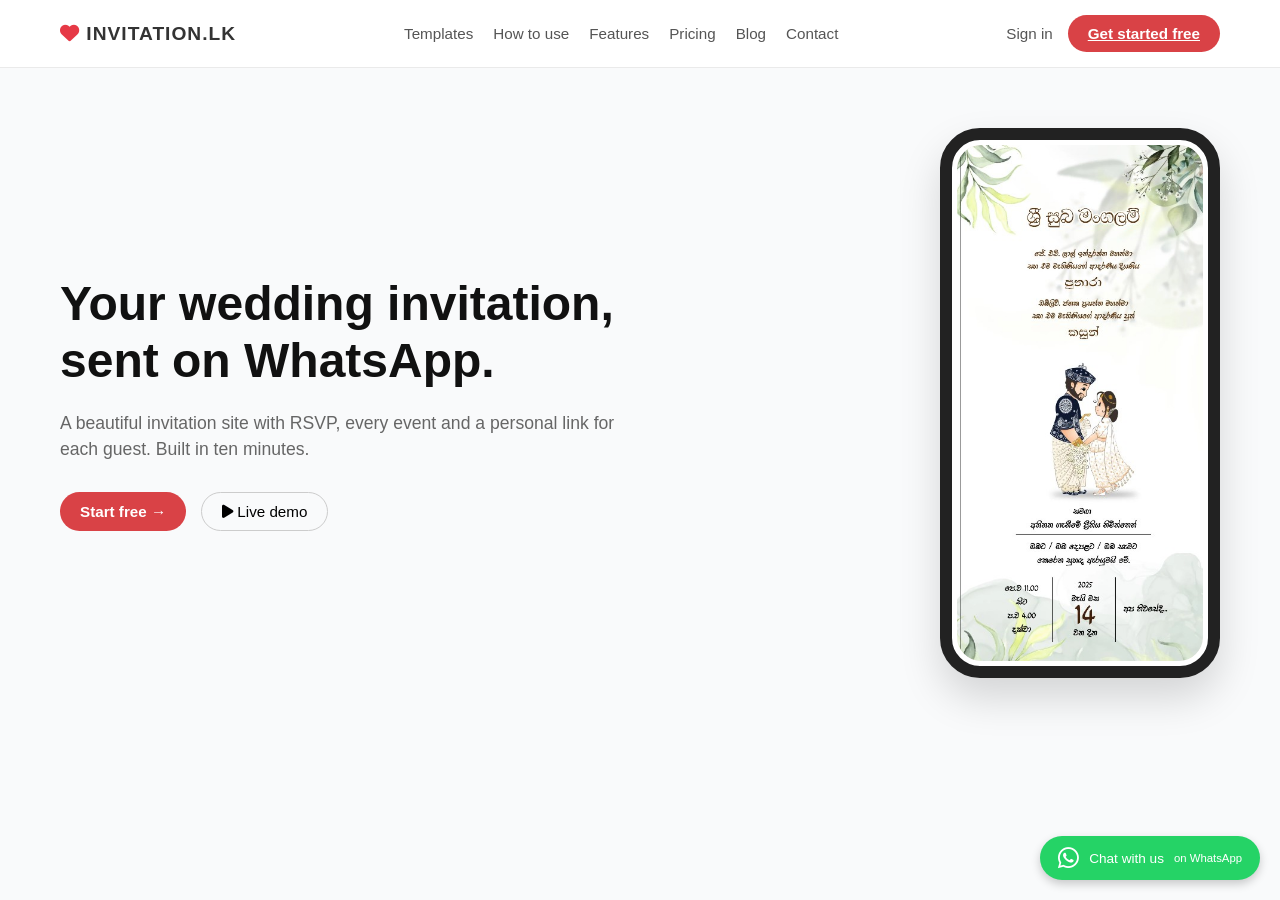
==== index.html @ ef2f09d0 "Add files via upload" ====
<!DOCTYPE html>
<html lang="en">
<head>
    <meta charset="UTF-8">
    <meta name="viewport" content="width=device-width, initial-scale=1.0">
    <title>INVITATION.LK - Digital Wedding Invitations</title>
    <link rel="stylesheet" href="style.css">
    <!-- Icons සඳහා FontAwesome Link එක -->
    <link rel="stylesheet" href="https://cdnjs.cloudflare.com/ajax/libs/font-awesome/6.0.0/css/all.min.css">
</head>
<body>

    <!-- Header / Navigation Bar එක -->
    <header>
        <div class="nav-container">
            <div class="logo">
                <i class="fa-solid fa-heart" style="color: #e63946;"></i> <span>INVITATION.LK</span>
            </div>
            <nav>
                <ul>
                    <li><a href="#templates">Templates</a></li>
                    <li><a href="#how-to-use">How to use</a></li>
                    <li><a href="#features">Features</a></li>
                    <li><a href="#pricing">Pricing</a></li>
                    <li><a href="#blog">Blog</a></li>
                    <li><a href="#contact">Contact</a></li>
                </ul>
            </nav>
            <div class="nav-buttons">
                <a href="#" class="btn-signin">Sign in</a>
                <a href="#" class="btn-primary">Get started free</a>
            </div>
        </div>
    </header>

    <!-- Hero Section එක (මුල් පිටුවේ ප්‍රධාන කොටස) -->
    <section class="hero">
        <div class="hero-content">
            <h1>Your wedding invitation, sent on WhatsApp.</h1>
            <p>A beautiful invitation site with RSVP, every event and a personal link for each guest. Built in ten minutes.</p>
            <div class="hero-btns">
                <button class="btn-primary">Start free &rarr;</button>
                <button class="btn-secondary"><i class="fa-solid fa-play"></i> Live demo</button>
            </div>
        </div>
        
        <!-- Phone Mockup සහ ඇතුළට මඟුල් කාඩ් එක Image එකක් ලෙස එකතු කළ තැන -->
        <div class="hero-image">
            <div class="phone-mockup">
                <div class="screen">
                    <!-- මෙහි src="card.jpg" යනු ඔබගේ මඟුල් කාඩ් පතේ නමය. (ඔබේ image එකේ නම මෙයට දෙන්න, නැතහොත් image එක index.html ඇති folder එකටම දමන්න) -->
                    <img src="card.jpg" alt="Wedding Invitation Card" class="card-img-full">
                </div>
            </div>
        </div>
    </section>

    <!-- WhatsApp Floating Button එක -->
    <a href="https://wa.me/94718881888" class="whatsapp-float" target="_blank">
        <i class="fa-brands fa-whatsapp"></i> Chat with us <br><small>on WhatsApp</small>
    </a>

    <script src="script.js"></script>
</body>
</html>
---- style.css ----
/* සියලුම මූලික සැකසුම් (Reset) */
* {
    margin: 0;
    padding: 0;
    box-sizing: border-box;
    font-family: 'Segoe UI', Tahoma, Geneva, Verdana, sans-serif;
}

body {
    background-color: #f9fafb;
    color: #333;
}

/* Header & Navigation Design */
header {
    background: #ffffff;
    border-bottom: 1px solid #eaeaea;
    position: sticky;
    top: 0;
    z-index: 100;
}

.nav-container {
    display: flex;
    justify-content: space-between;
    align-items: center;
    max-width: 1200px;
    margin: 0 auto;
    padding: 15px 20px;
}

.logo {
    font-size: 1.2rem;
    font-weight: bold;
    letter-spacing: 1px;
}

nav ul {
    display: flex;
    list-style: none;
    gap: 20px;
}

nav ul li a {
    text-decoration: none;
    color: #555;
    font-size: 0.95rem;
    transition: color 0.3s;
}

nav ul li a:hover {
    color: #e63946;
}

.nav-buttons {
    display: flex;
    align-items: center;
    gap: 15px;
}

.btn-signin {
    text-decoration: none;
    color: #555;
    font-size: 0.95rem;
}

.btn-primary {
    background-color: #d94246;
    color: white;
    border: none;
    padding: 10px 20px;
    border-radius: 25px;
    cursor: pointer;
    font-size: 0.95rem;
    font-weight: bold;
    transition: background 0.3s;
}

.btn-primary:hover {
    background-color: #b83236;
}

/* Hero Section Styling */
.hero {
    display: flex;
    max-width: 1200px;
    margin: 40px auto;
    padding: 20px;
    align-items: center;
    justify-content: space-between;
}

.hero-content {
    max-width: 50%;
}

.hero-content h1 {
    font-size: 3rem;
    line-height: 1.2;
    margin-bottom: 20px;
    color: #111;
}

.hero-content p {
    font-size: 1.1rem;
    color: #666;
    margin-bottom: 30px;
    line-height: 1.5;
}

.hero-btns {
    display: flex;
    gap: 15px;
}

.btn-secondary {
    background: transparent;
    border: 1px solid #ccc;
    padding: 10px 20px;
    border-radius: 25px;
    cursor: pointer;
    font-size: 0.95rem;
}

/* Phone Mockup Design */
.phone-mockup {
    width: 280px;
    height: 550px;
    border: 12px solid #222;
    border-radius: 40px;
    background: #fff;
    box-shadow: 0 20px 40px rgba(0,0,0,0.15);
    display: flex;
    justify-content: center;
    align-items: center;
    padding: 5px;
}

.screen {
    width: 100%;
    height: 100%;
    background-color: #f4eee8;
    border-radius: 24px;
    overflow: hidden;
    display: flex;
    justify-content: center;
    align-items: center;
}

/* මඟුල් කාඩ් පත Phone screen එක ඇතුළට හරියටම පෙන්වීමට */
.card-img-full {
    width: 100%;
    height: 100%;
    object-fit: cover;
    border-radius: 24px;
}

/* WhatsApp Floating Button Styling */
.whatsapp-float {
    position: fixed;
    bottom: 20px;
    right: 20px;
    background-color: #25d366;
    color: white;
    padding: 10px 18px;
    border-radius: 30px;
    text-decoration: none;
    font-size: 0.85rem;
    box-shadow: 0 4px 10px rgba(0,0,0,0.2);
    display: flex;
    align-items: center;
    gap: 10px;
    z-index: 1000;
}

.whatsapp-float i {
    font-size: 1.5rem;
}
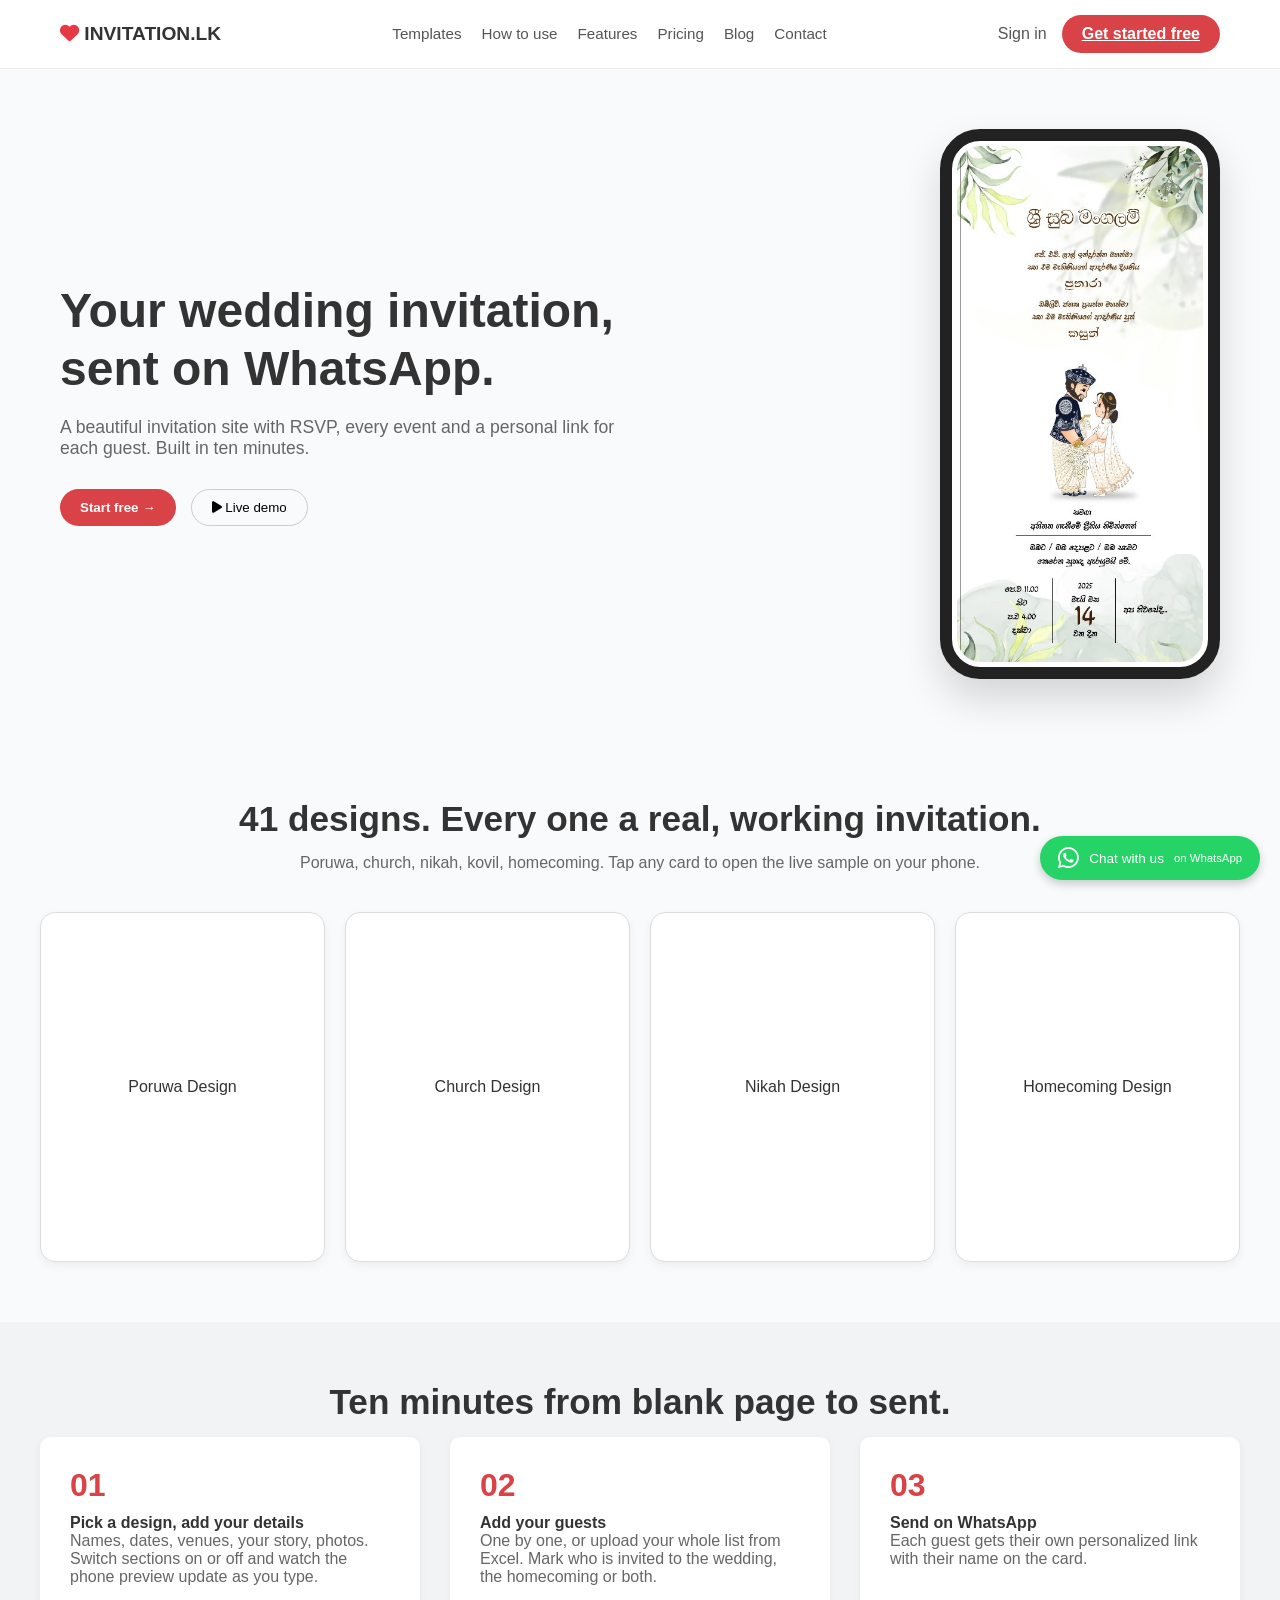
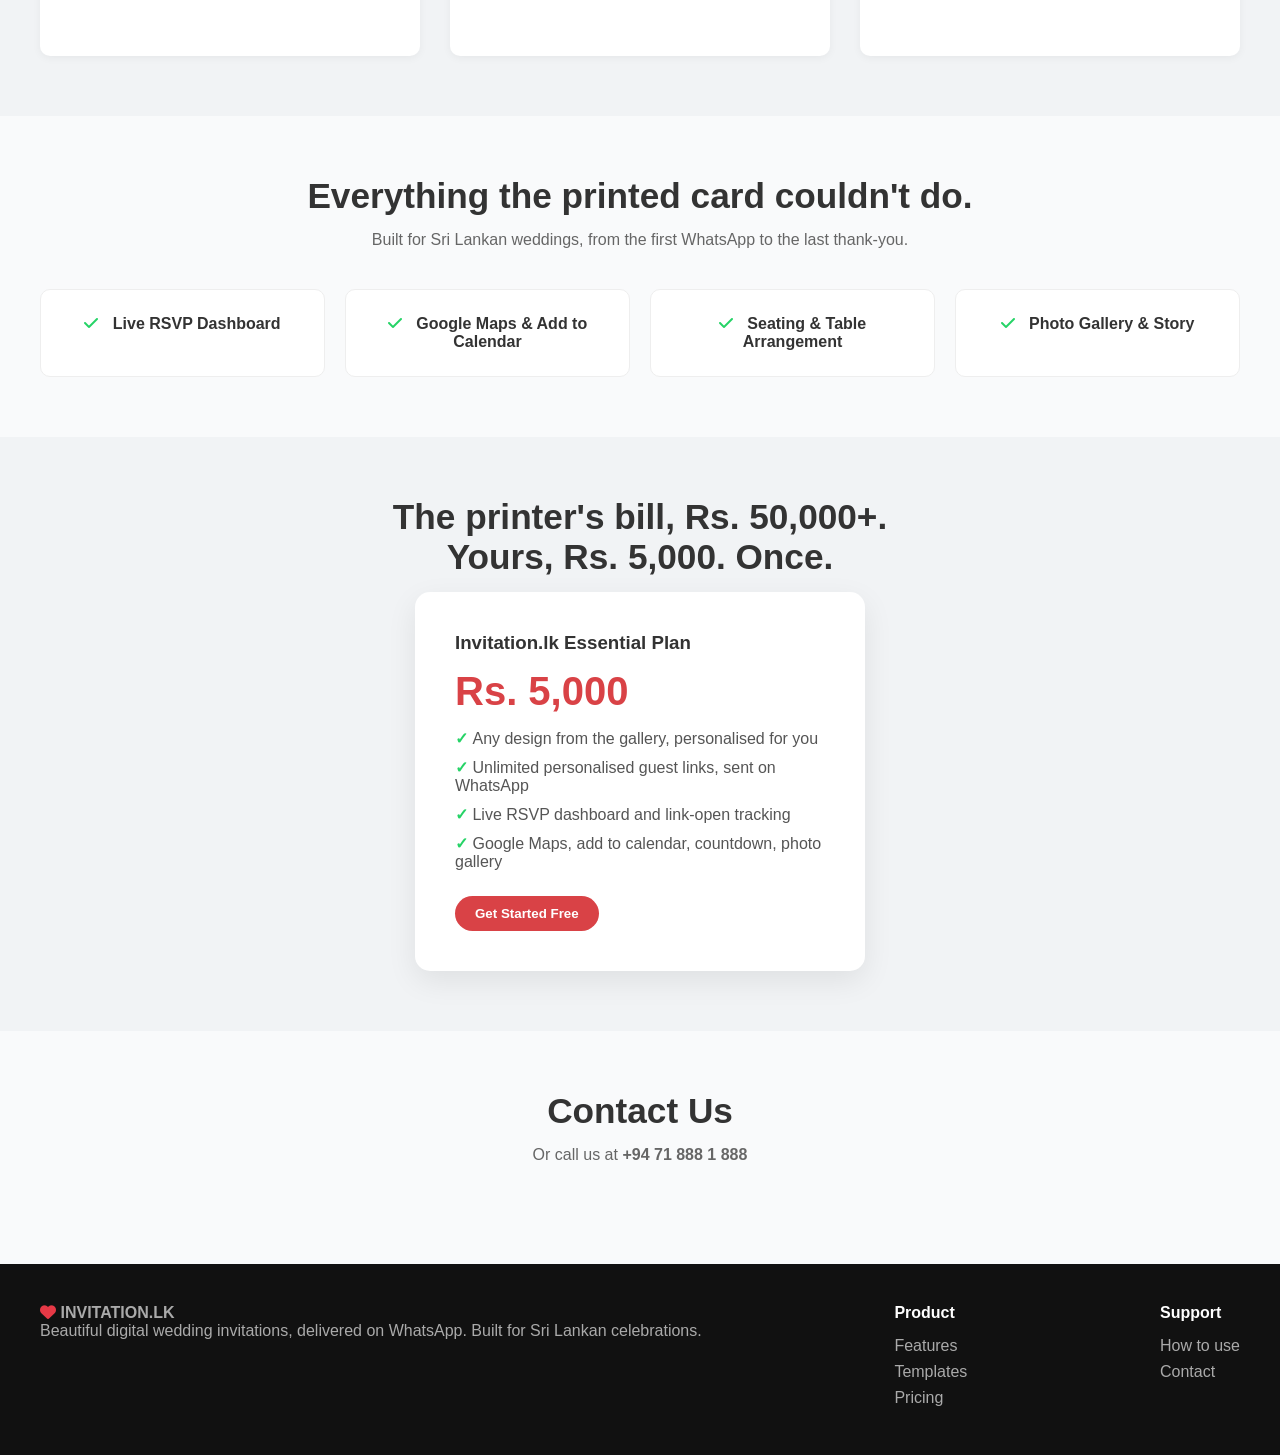
==== commit 3858ff58: "Add files via upload" ====
--- a/index.html
+++ b/index.html
@@ -3,14 +3,13 @@
 <head>
     <meta charset="UTF-8">
     <meta name="viewport" content="width=device-width, initial-scale=1.0">
-    <title>INVITATION.LK - Digital Wedding Invitations</title>
+    <title>INVITATION.LK - Digital Wedding Invitations in Sri Lanka</title>
     <link rel="stylesheet" href="style.css">
-    <!-- Icons සඳහා FontAwesome Link එක -->
     <link rel="stylesheet" href="https://cdnjs.cloudflare.com/ajax/libs/font-awesome/6.0.0/css/all.min.css">
 </head>
 <body>
 
-    <!-- Header / Navigation Bar එක -->
+    <!-- Header / Navigation Bar -->
     <header>
         <div class="nav-container">
             <div class="logo">
@@ -33,7 +32,7 @@
         </div>
     </header>
 
-    <!-- Hero Section එක (මුල් පිටුවේ ප්‍රධාන කොටස) -->
+    <!-- Hero Section -->
     <section class="hero">
         <div class="hero-content">
             <h1>Your wedding invitation, sent on WhatsApp.</h1>
@@ -43,19 +42,127 @@
                 <button class="btn-secondary"><i class="fa-solid fa-play"></i> Live demo</button>
             </div>
         </div>
-        
-        <!-- Phone Mockup සහ ඇතුළට මඟුල් කාඩ් එක Image එකක් ලෙස එකතු කළ තැන -->
         <div class="hero-image">
             <div class="phone-mockup">
                 <div class="screen">
-                    <!-- මෙහි src="card.jpg" යනු ඔබගේ මඟුල් කාඩ් පතේ නමය. (ඔබේ image එකේ නම මෙයට දෙන්න, නැතහොත් image එක index.html ඇති folder එකටම දමන්න) -->
                     <img src="card.jpg" alt="Wedding Invitation Card" class="card-img-full">
                 </div>
             </div>
         </div>
     </section>
 
-    <!-- WhatsApp Floating Button එක -->
+    <!-- Templates Section (Anith Page/Section) -->
+    <section id="templates" class="section-padding">
+        <div class="container">
+            <h2>41 designs. Every one a real, working invitation.</h2>
+            <p>Poruwa, church, nikah, kovil, homecoming. Tap any card to open the live sample on your phone.</p>
+            <div class="templates-grid">
+                <div class="template-card">
+                    <div class="t-mockup">Poruwa Design</div>
+                </div>
+                <div class="template-card">
+                    <div class="t-mockup">Church Design</div>
+                </div>
+                <div class="template-card">
+                    <div class="t-mockup">Nikah Design</div>
+                </div>
+                <div class="template-card">
+                    <div class="t-mockup">Homecoming Design</div>
+                </div>
+            </div>
+        </div>
+    </section>
+
+    <!-- How to use Section -->
+    <section id="how-to-use" class="section-padding bg-light">
+        <div class="container">
+            <h2>Ten minutes from blank page to sent.</h2>
+            <div class="steps-grid">
+                <div class="step-item">
+                    <h3>01</h3>
+                    <h4>Pick a design, add your details</h4>
+                    <p>Names, dates, venues, your story, photos. Switch sections on or off and watch the phone preview update as you type.</p>
+                </div>
+                <div class="step-item">
+                    <h3>02</h3>
+                    <h4>Add your guests</h4>
+                    <p>One by one, or upload your whole list from Excel. Mark who is invited to the wedding, the homecoming or both.</p>
+                </div>
+                <div class="step-item">
+                    <h3>03</h3>
+                    <h4>Send on WhatsApp</h4>
+                    <p>Each guest gets their own personalized link with their name on the card.</p>
+                </div>
+            </div>
+        </div>
+    </section>
+
+    <!-- Features Section -->
+    <section id="features" class="section-padding">
+        <div class="container">
+            <h2>Everything the printed card couldn't do.</h2>
+            <p>Built for Sri Lankan weddings, from the first WhatsApp to the last thank-you.</p>
+            <div class="features-grid">
+                <div class="feature-box"><i class="fa-solid fa-check"></i> Live RSVP Dashboard</div>
+                <div class="feature-box"><i class="fa-solid fa-check"></i> Google Maps & Add to Calendar</div>
+                <div class="feature-box"><i class="fa-solid fa-check"></i> Seating & Table Arrangement</div>
+                <div class="feature-box"><i class="fa-solid fa-check"></i> Photo Gallery & Story</div>
+            </div>
+        </div>
+    </section>
+
+    <!-- Pricing Section -->
+    <section id="pricing" class="section-padding bg-light">
+        <div class="container">
+            <h2>The printer's bill, Rs. 50,000+. <br>Yours, Rs. 5,000. Once.</h2>
+            <div class="pricing-card">
+                <h3>Invitation.lk Essential Plan</h3>
+                <p class="price">Rs. 5,000</p>
+                <ul>
+                    <li>Any design from the gallery, personalised for you</li>
+                    <li>Unlimited personalised guest links, sent on WhatsApp</li>
+                    <li>Live RSVP dashboard and link-open tracking</li>
+                    <li>Google Maps, add to calendar, countdown, photo gallery</li>
+                </ul>
+                <button class="btn-primary">Get Started Free</button>
+            </div>
+        </div>
+    </section>
+
+    <!-- Contact Section -->
+    <section id="contact" class="section-padding">
+        <div class="container">
+            <h2>Contact Us</h2>
+            <p>Or call us at <strong>+94 71 888 1 888</strong></p>
+        </div>
+    </section>
+
+    <!-- Footer -->
+    <footer>
+        <div class="container footer-flex">
+            <div>
+                <i class="fa-solid fa-heart" style="color: #e63946;"></i> <strong>INVITATION.LK</strong>
+                <p>Beautiful digital wedding invitations, delivered on WhatsApp. Built for Sri Lankan celebrations.</p>
+            </div>
+            <div>
+                <h4>Product</h4>
+                <ul>
+                    <li><a href="#features">Features</a></li>
+                    <li><a href="#templates">Templates</a></li>
+                    <li><a href="#pricing">Pricing</a></li>
+                </ul>
+            </div>
+            <div>
+                <h4>Support</h4>
+                <ul>
+                    <li><a href="#how-to-use">How to use</a></li>
+                    <li><a href="#contact">Contact</a></li>
+                </ul>
+            </div>
+        </div>
+    </footer>
+
+    <!-- WhatsApp Floating Button -->
     <a href="https://wa.me/94718881888" class="whatsapp-float" target="_blank">
         <i class="fa-brands fa-whatsapp"></i> Chat with us <br><small>on WhatsApp</small>
     </a>
--- a/style.css
+++ b/style.css
@@ -1,4 +1,3 @@
-/* සියලුම මූලික සැකසුම් (Reset) */
 * {
     margin: 0;
     padding: 0;
@@ -9,9 +8,10 @@
 body {
     background-color: #f9fafb;
     color: #333;
-}
-
-/* Header & Navigation Design */
+    scroll-behavior: smooth;
+}
+
+/* Header */
 header {
     background: #ffffff;
     border-bottom: 1px solid #eaeaea;
@@ -32,7 +32,6 @@
 .logo {
     font-size: 1.2rem;
     font-weight: bold;
-    letter-spacing: 1px;
 }
 
 nav ul {
@@ -45,7 +44,6 @@
     text-decoration: none;
     color: #555;
     font-size: 0.95rem;
-    transition: color 0.3s;
 }
 
 nav ul li a:hover {
@@ -61,7 +59,6 @@
 .btn-signin {
     text-decoration: none;
     color: #555;
-    font-size: 0.95rem;
 }
 
 .btn-primary {
@@ -71,16 +68,14 @@
     padding: 10px 20px;
     border-radius: 25px;
     cursor: pointer;
-    font-size: 0.95rem;
     font-weight: bold;
-    transition: background 0.3s;
 }
 
 .btn-primary:hover {
     background-color: #b83236;
 }
 
-/* Hero Section Styling */
+/* Hero Section */
 .hero {
     display: flex;
     max-width: 1200px;
@@ -98,14 +93,12 @@
     font-size: 3rem;
     line-height: 1.2;
     margin-bottom: 20px;
-    color: #111;
 }
 
 .hero-content p {
     font-size: 1.1rem;
     color: #666;
     margin-bottom: 30px;
-    line-height: 1.5;
 }
 
 .hero-btns {
@@ -119,10 +112,9 @@
     padding: 10px 20px;
     border-radius: 25px;
     cursor: pointer;
-    font-size: 0.95rem;
-}
-
-/* Phone Mockup Design */
+}
+
+/* Phone Mockup */
 .phone-mockup {
     width: 280px;
     height: 550px;
@@ -142,12 +134,8 @@
     background-color: #f4eee8;
     border-radius: 24px;
     overflow: hidden;
-    display: flex;
-    justify-content: center;
-    align-items: center;
-}
-
-/* මඟුල් කාඩ් පත Phone screen එක ඇතුළට හරියටම පෙන්වීමට */
+}
+
 .card-img-full {
     width: 100%;
     height: 100%;
@@ -155,7 +143,158 @@
     border-radius: 24px;
 }
 
-/* WhatsApp Floating Button Styling */
+/* Sections General */
+.section-padding {
+    padding: 60px 20px;
+    text-align: center;
+}
+
+.bg-light {
+    background-color: #f1f3f5;
+}
+
+.container {
+    max-width: 1200px;
+    margin: 0 auto;
+}
+
+.section-padding h2 {
+    font-size: 2.2rem;
+    margin-bottom: 15px;
+}
+
+.section-padding p {
+    color: #666;
+    margin-bottom: 40px;
+}
+
+/* Templates Grid */
+.templates-grid {
+    display: grid;
+    grid-template-columns: repeat(auto-fit, minmax(220px, 1fr));
+    gap: 20px;
+}
+
+.template-card {
+    background: #fff;
+    height: 350px;
+    border-radius: 15px;
+    box-shadow: 0 4px 10px rgba(0,0,0,0.05);
+    display: flex;
+    align-items: center;
+    justify-content: center;
+    border: 1px solid #ddd;
+}
+
+/* Steps Grid */
+.steps-grid {
+    display: grid;
+    grid-template-columns: repeat(auto-fit, minmax(300px, 1fr));
+    gap: 30px;
+    text-align: left;
+}
+
+.step-item {
+    background: #fff;
+    padding: 30px;
+    border-radius: 10px;
+    box-shadow: 0 2px 8px rgba(0,0,0,0.05);
+}
+
+.step-item h3 {
+    color: #d94246;
+    font-size: 2rem;
+    margin-bottom: 10px;
+}
+
+/* Features Grid */
+.features-grid {
+    display: grid;
+    grid-template-columns: repeat(auto-fit, minmax(250px, 1fr));
+    gap: 20px;
+}
+
+.feature-box {
+    background: #fff;
+    padding: 25px;
+    border-radius: 10px;
+    border: 1px solid #eee;
+    font-weight: 600;
+}
+
+.feature-box i {
+    color: #25d366;
+    margin-right: 10px;
+}
+
+/* Pricing Card */
+.pricing-card {
+    background: #fff;
+    max-width: 450px;
+    margin: 0 auto;
+    padding: 40px;
+    border-radius: 15px;
+    box-shadow: 0 10px 30px rgba(0,0,0,0.08);
+    text-align: left;
+}
+
+.pricing-card .price {
+    font-size: 2.5rem;
+    color: #d94246;
+    font-weight: bold;
+    margin: 15px 0;
+}
+
+.pricing-card ul {
+    list-style: none;
+    margin-bottom: 25px;
+}
+
+.pricing-card ul li {
+    margin-bottom: 10px;
+    color: #555;
+}
+
+.pricing-card ul li::before {
+    content: "✓ ";
+    color: #25d366;
+    font-weight: bold;
+}
+
+/* Footer */
+footer {
+    background: #111;
+    color: #aaa;
+    padding: 40px 20px;
+    text-align: left;
+}
+
+.footer-flex {
+    display: flex;
+    justify-content: space-between;
+    flex-wrap: wrap;
+    gap: 30px;
+}
+
+footer h4 {
+    color: #fff;
+    margin-bottom: 15px;
+}
+
+footer ul {
+    list-style: none;
+}
+
+footer ul li {
+    margin-bottom: 8px;
+}
+
+footer ul li a {
+    color: #aaa;
+    text-decoration: none;
+}
+
+/* WhatsApp Float */
 .whatsapp-float {
     position: fixed;
     bottom: 20px;
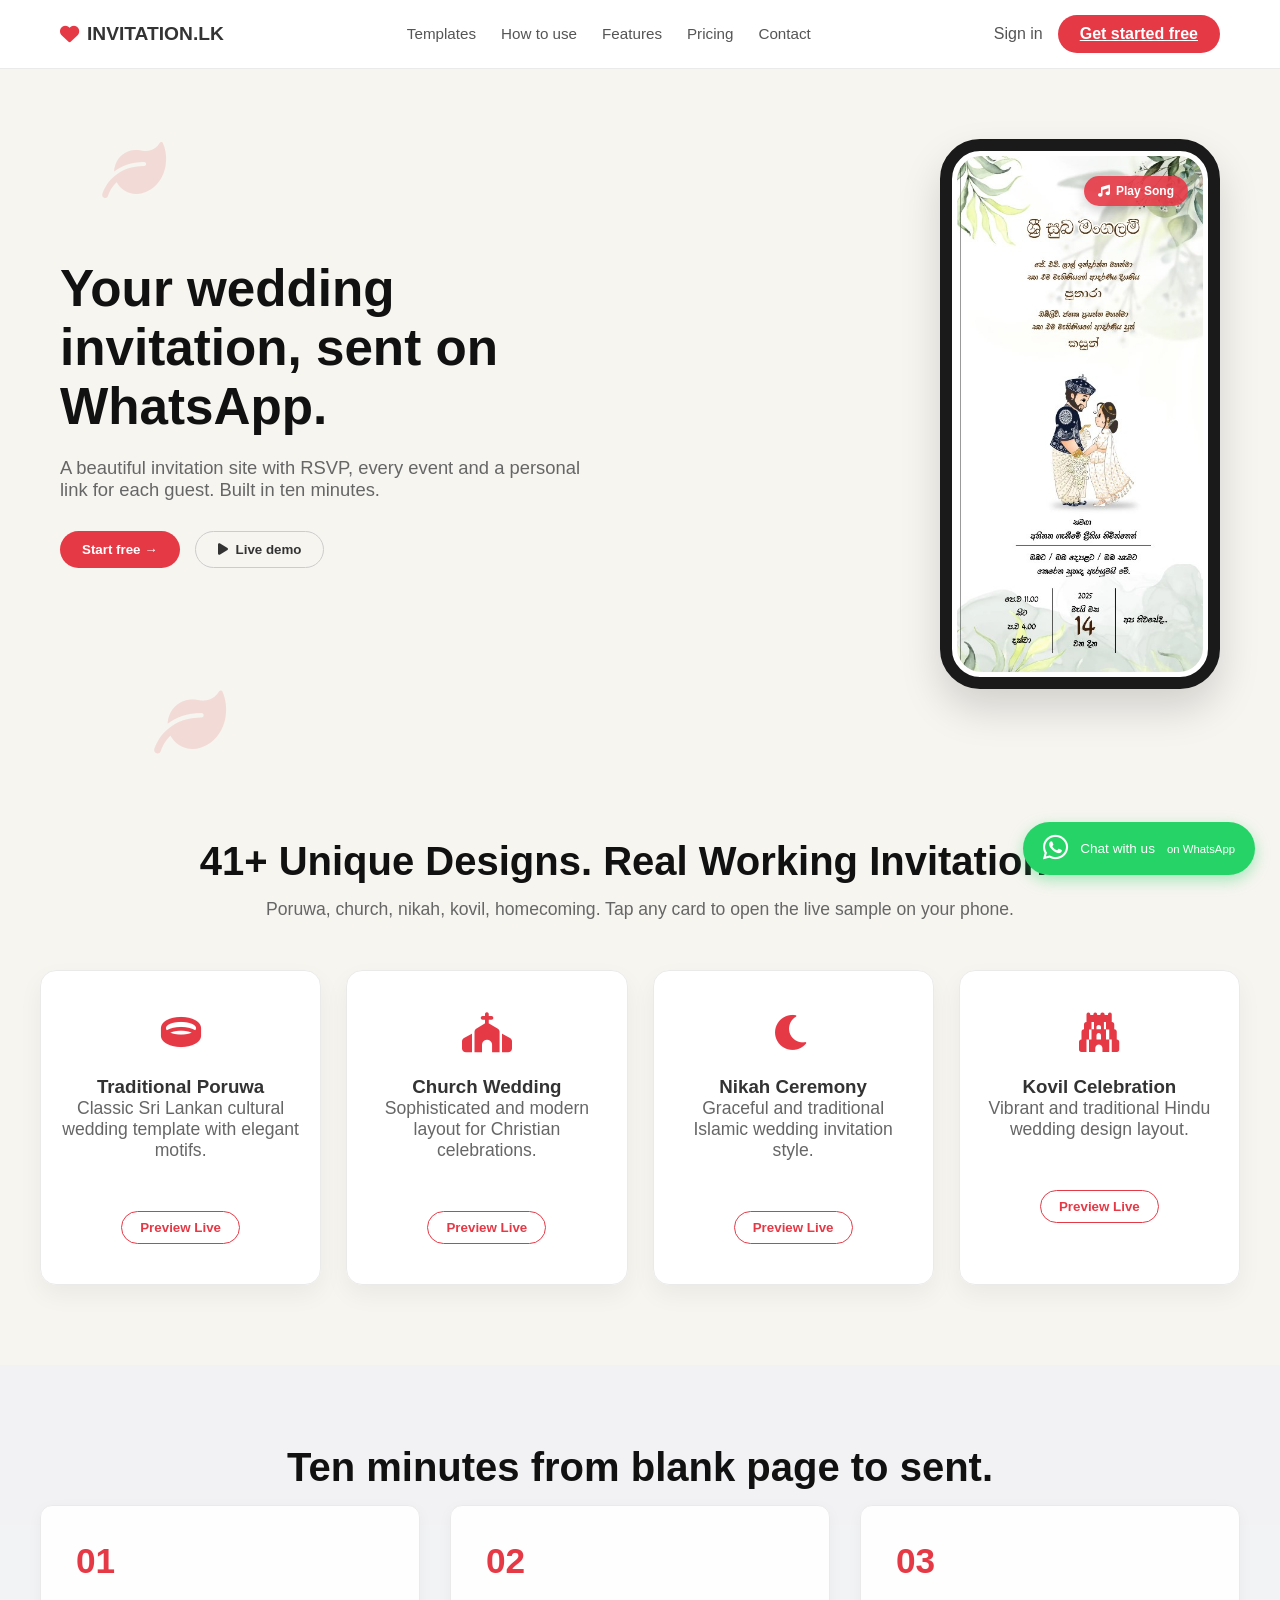
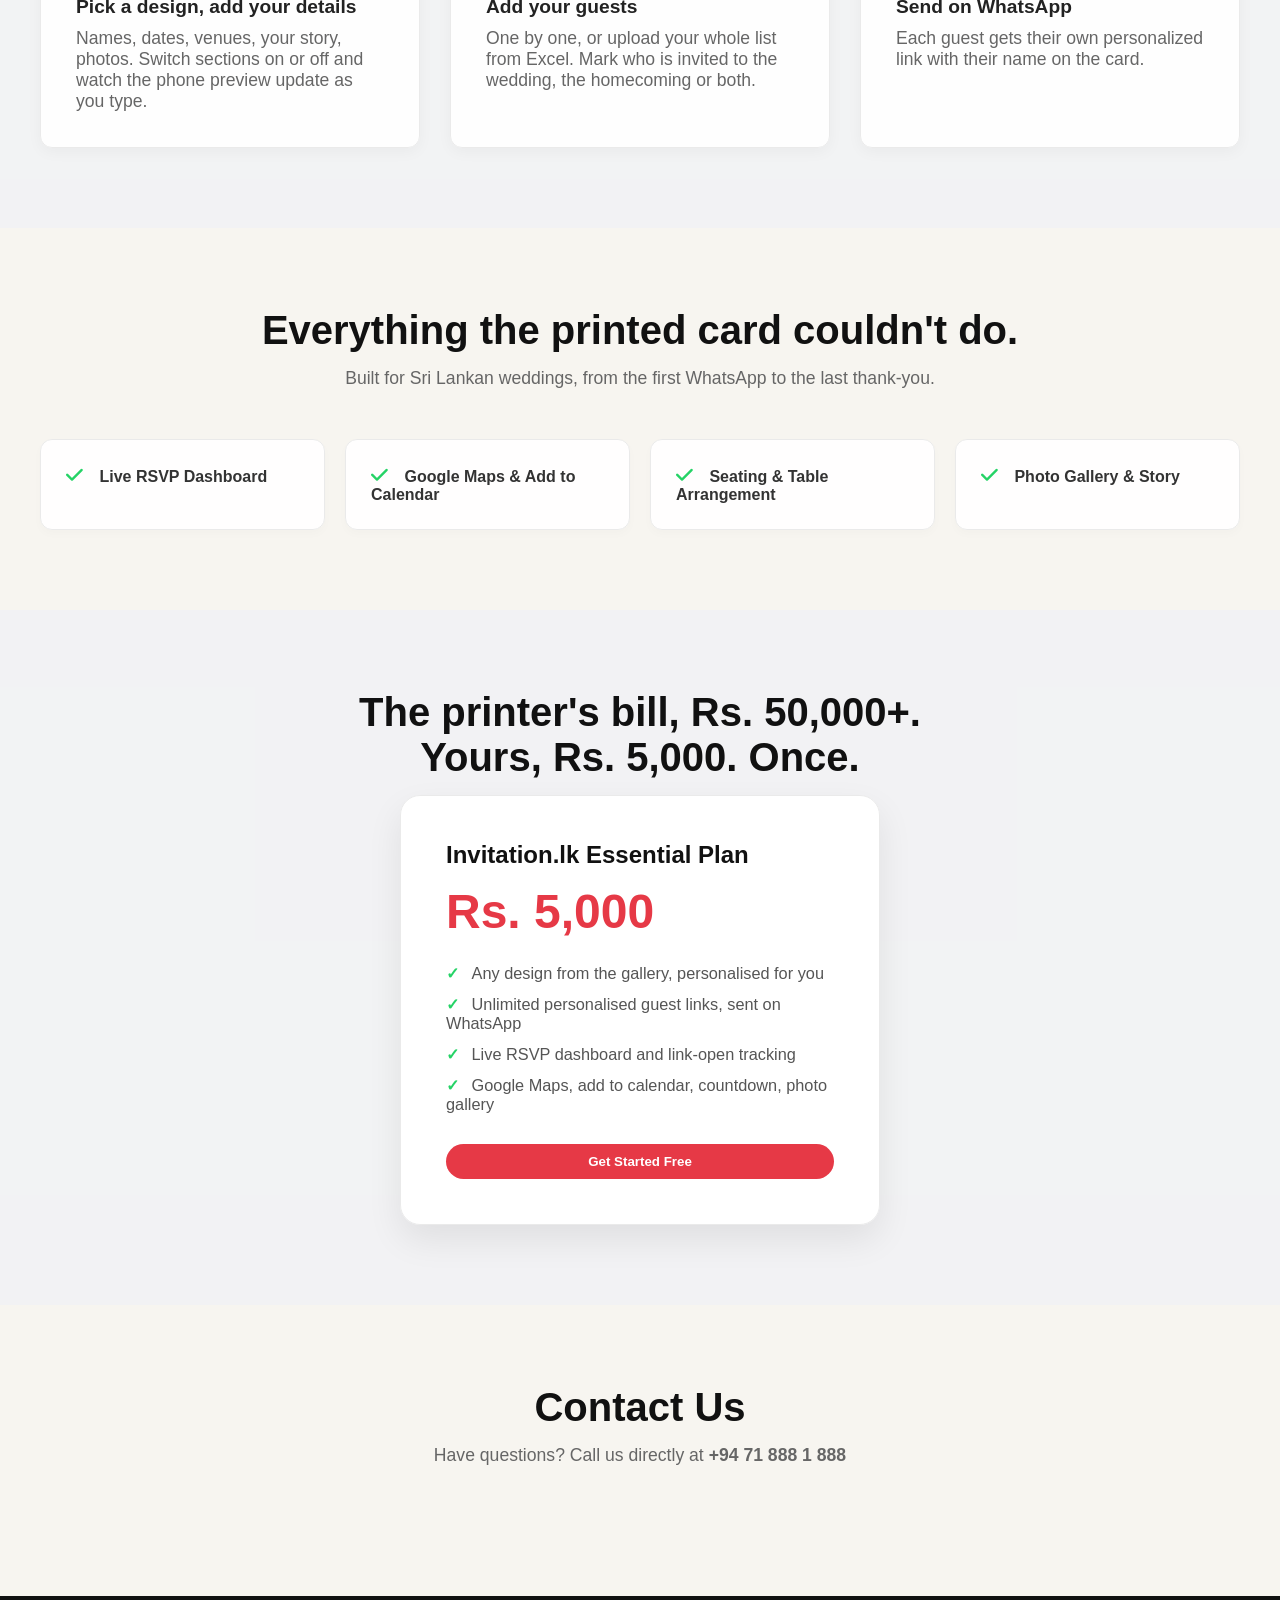
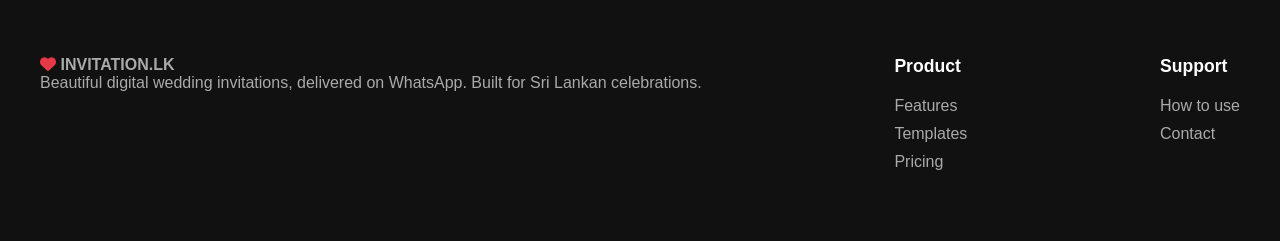
==== commit 6ea7efe5: "Add files via upload" ====
--- a/index.html
+++ b/index.html
@@ -3,11 +3,19 @@
 <head>
     <meta charset="UTF-8">
     <meta name="viewport" content="width=device-width, initial-scale=1.0">
-    <title>INVITATION.LK - Digital Wedding Invitations in Sri Lanka</title>
+    <title>INVITATION.LK - Digital Wedding Invitations</title>
     <link rel="stylesheet" href="style.css">
     <link rel="stylesheet" href="https://cdnjs.cloudflare.com/ajax/libs/font-awesome/6.0.0/css/all.min.css">
 </head>
 <body>
+
+    <!-- Fast Animated Floral Background Elements -->
+    <div class="floral-bg-animation">
+        <div class="floral-item f1"><i class="fa-solid fa-leaf"></i></div>
+        <div class="floral-item f2"><i class="fa-solid fa-spa"></i></div>
+        <div class="floral-item f3"><i class="fa-solid fa-seedling"></i></div>
+        <div class="floral-item f4"><i class="fa-solid fa-leaf"></i></div>
+    </div>
 
     <!-- Header / Navigation Bar -->
     <header>
@@ -21,7 +29,6 @@
                     <li><a href="#how-to-use">How to use</a></li>
                     <li><a href="#features">Features</a></li>
                     <li><a href="#pricing">Pricing</a></li>
-                    <li><a href="#blog">Blog</a></li>
                     <li><a href="#contact">Contact</a></li>
                 </ul>
             </nav>
@@ -45,29 +52,54 @@
         <div class="hero-image">
             <div class="phone-mockup">
                 <div class="screen">
+                    <!-- Audio File for Card -->
+                    <audio id="card-audio" loop>
+                        <source src="wedding-music.mp3" type="audio/mpeg">
+                    </audio>
+
+                    <!-- Card Image -->
                     <img src="card.jpg" alt="Wedding Invitation Card" class="card-img-full">
-                </div>
-            </div>
-        </div>
-    </section>
-
-    <!-- Templates Section (Anith Page/Section) -->
+
+                    <!-- Music Player Button INSIDE the Phone Screen -->
+                    <div class="card-music-player" id="cardMusicBtn" onclick="toggleCardMusic()">
+                        <i class="fa-solid fa-music" id="cardMusicIcon"></i>
+                        <span>Play Song</span>
+                    </div>
+                </div>
+            </div>
+        </div>
+    </section>
+
+    <!-- Templates Section -->
     <section id="templates" class="section-padding">
         <div class="container">
-            <h2>41 designs. Every one a real, working invitation.</h2>
+            <h2>41+ Unique Designs. Real Working Invitations.</h2>
             <p>Poruwa, church, nikah, kovil, homecoming. Tap any card to open the live sample on your phone.</p>
+            
             <div class="templates-grid">
                 <div class="template-card">
-                    <div class="t-mockup">Poruwa Design</div>
-                </div>
-                <div class="template-card">
-                    <div class="t-mockup">Church Design</div>
-                </div>
-                <div class="template-card">
-                    <div class="t-mockup">Nikah Design</div>
-                </div>
-                <div class="template-card">
-                    <div class="t-mockup">Homecoming Design</div>
+                    <div class="card-icon"><i class="fa-solid fa-ring"></i></div>
+                    <h3>Traditional Poruwa</h3>
+                    <p>Classic Sri Lankan cultural wedding template with elegant motifs.</p>
+                    <button class="btn-preview">Preview Live</button>
+                </div>
+                <div class="template-card">
+                    <div class="card-icon"><i class="fa-solid fa-church"></i></div>
+                    <h3>Church Wedding</h3>
+                    <p>Sophisticated and modern layout for Christian celebrations.</p>
+                    <button class="btn-preview">Preview Live</button>
+                </div>
+                <div class="template-card">
+                    <div class="card-icon"><i class="fa-solid fa-moon"></i></div>
+                    <h3>Nikah Ceremony</h3>
+                    <p>Graceful and traditional Islamic wedding invitation style.</p>
+                    <button class="btn-preview">Preview Live</button>
+                </div>
+                <div class="template-card">
+                    <div class="card-icon"><i class="fa-solid fa-gopuram"></i></div>
+                    <h3>Kovil Celebration</h3>
+                    <p>Vibrant and traditional Hindu wedding design layout.</p>
+                    <button class="btn-preview">Preview Live</button>
                 </div>
             </div>
         </div>
@@ -124,7 +156,7 @@
                     <li>Live RSVP dashboard and link-open tracking</li>
                     <li>Google Maps, add to calendar, countdown, photo gallery</li>
                 </ul>
-                <button class="btn-primary">Get Started Free</button>
+                <button class="btn-primary" style="width: 100%;">Get Started Free</button>
             </div>
         </div>
     </section>
@@ -133,7 +165,7 @@
     <section id="contact" class="section-padding">
         <div class="container">
             <h2>Contact Us</h2>
-            <p>Or call us at <strong>+94 71 888 1 888</strong></p>
+            <p>Have questions? Call us directly at <strong>+94 71 888 1 888</strong></p>
         </div>
     </section>
 
--- a/style.css
+++ b/style.css
@@ -6,14 +6,47 @@
 }
 
 body {
-    background-color: #f9fafb;
+    background-color: #f7f5f0;
     color: #333;
     scroll-behavior: smooth;
-}
-
-/* Header */
+    position: relative;
+    overflow-x: hidden;
+}
+
+/* Fast Speed Floating Floral Animations */
+.floral-bg-animation {
+    position: fixed;
+    top: 0;
+    left: 0;
+    width: 100%;
+    height: 100%;
+    pointer-events: none;
+    z-index: 0;
+    overflow: hidden;
+}
+
+.floral-item {
+    position: absolute;
+    color: rgba(217, 66, 70, 0.15);
+    font-size: 3rem;
+    animation: speedFloatFloral 4s infinite ease-in-out;
+}
+
+.floral-item.f1 { top: 15%; left: 8%; animation-duration: 5s; font-size: 4rem; }
+.floral-item.f2 { top: 65%; right: 10%; animation-duration: 6s; animation-delay: 1s; font-size: 5rem; }
+.floral-item.f3 { top: 35%; right: 20%; animation-duration: 4.5s; animation-delay: 2s; }
+.floral-item.f4 { bottom: 15%; left: 12%; animation-duration: 5.5s; animation-delay: 0.5s; font-size: 4.5rem; }
+
+@keyframes speedFloatFloral {
+    0% { transform: translateY(0px) rotate(0deg); }
+    50% { transform: translateY(-35px) rotate(25deg); }
+    100% { transform: translateY(0px) rotate(0deg); }
+}
+
+/* Header & Nav */
 header {
-    background: #ffffff;
+    background: rgba(255, 255, 255, 0.95);
+    backdrop-filter: blur(5px);
     border-bottom: 1px solid #eaeaea;
     position: sticky;
     top: 0;
@@ -29,96 +62,28 @@
     padding: 15px 20px;
 }
 
-.logo {
-    font-size: 1.2rem;
-    font-weight: bold;
-}
-
-nav ul {
-    display: flex;
-    list-style: none;
-    gap: 20px;
-}
-
-nav ul li a {
-    text-decoration: none;
-    color: #555;
-    font-size: 0.95rem;
-}
-
-nav ul li a:hover {
-    color: #e63946;
-}
-
-.nav-buttons {
-    display: flex;
-    align-items: center;
-    gap: 15px;
-}
-
-.btn-signin {
-    text-decoration: none;
-    color: #555;
-}
-
-.btn-primary {
-    background-color: #d94246;
-    color: white;
-    border: none;
-    padding: 10px 20px;
-    border-radius: 25px;
-    cursor: pointer;
-    font-weight: bold;
-}
-
-.btn-primary:hover {
-    background-color: #b83236;
-}
+.logo { font-size: 1.2rem; font-weight: bold; display: flex; align-items: center; gap: 8px; }
+nav ul { display: flex; list-style: none; gap: 25px; }
+nav ul li a { text-decoration: none; color: #555; font-size: 0.95rem; font-weight: 500; }
+nav ul li a:hover { color: #e63946; }
+
+.nav-buttons { display: flex; align-items: center; gap: 15px; }
+.btn-signin { text-decoration: none; color: #555; font-weight: 500; }
+.btn-primary { background-color: #e63946; color: white; border: none; padding: 10px 22px; border-radius: 25px; cursor: pointer; font-weight: bold; }
 
 /* Hero Section */
-.hero {
-    display: flex;
-    max-width: 1200px;
-    margin: 40px auto;
-    padding: 20px;
-    align-items: center;
-    justify-content: space-between;
-}
-
-.hero-content {
-    max-width: 50%;
-}
-
-.hero-content h1 {
-    font-size: 3rem;
-    line-height: 1.2;
-    margin-bottom: 20px;
-}
-
-.hero-content p {
-    font-size: 1.1rem;
-    color: #666;
-    margin-bottom: 30px;
-}
-
-.hero-btns {
-    display: flex;
-    gap: 15px;
-}
-
-.btn-secondary {
-    background: transparent;
-    border: 1px solid #ccc;
-    padding: 10px 20px;
-    border-radius: 25px;
-    cursor: pointer;
-}
+.hero { display: flex; max-width: 1200px; margin: 50px auto; padding: 20px; align-items: center; justify-content: space-between; flex-wrap: wrap; gap: 40px; }
+.hero-content { max-width: 550px; }
+.hero-content h1 { font-size: 3.2rem; line-height: 1.15; margin-bottom: 20px; color: #111; }
+.hero-content p { font-size: 1.15rem; color: #666; margin-bottom: 30px; }
+.hero-btns { display: flex; gap: 15px; }
+.btn-secondary { background: transparent; border: 1px solid #ccc; padding: 10px 22px; border-radius: 25px; cursor: pointer; font-weight: 600; color: #333; display: flex; align-items: center; gap: 8px; }
 
 /* Phone Mockup */
 .phone-mockup {
     width: 280px;
     height: 550px;
-    border: 12px solid #222;
+    border: 12px solid #1a1a1a;
     border-radius: 40px;
     background: #fff;
     box-shadow: 0 20px 40px rgba(0,0,0,0.15);
@@ -126,6 +91,7 @@
     justify-content: center;
     align-items: center;
     padding: 5px;
+    margin: 0 auto;
 }
 
 .screen {
@@ -134,6 +100,7 @@
     background-color: #f4eee8;
     border-radius: 24px;
     overflow: hidden;
+    position: relative;
 }
 
 .card-img-full {
@@ -143,175 +110,110 @@
     border-radius: 24px;
 }
 
+/* Card Music Player Button Style */
+.card-music-player {
+    position: absolute;
+    top: 20px;
+    right: 15px;
+    background: rgba(230, 57, 70, 0.9);
+    color: white;
+    padding: 8px 14px;
+    border-radius: 20px;
+    font-size: 0.75rem;
+    font-weight: bold;
+    cursor: pointer;
+    display: flex;
+    align-items: center;
+    gap: 6px;
+    box-shadow: 0 4px 12px rgba(0,0,0,0.2);
+    z-index: 10;
+    transition: transform 0.2s, background 0.2s;
+}
+
+.card-music-player:hover {
+    background: #c52a36;
+    transform: scale(1.05);
+}
+
 /* Sections General */
-.section-padding {
-    padding: 60px 20px;
+.section-padding { padding: 80px 20px; text-align: center; }
+.bg-light { background-color: rgba(241, 243, 245, 0.85); }
+.container { max-width: 1200px; margin: 0 auto; }
+.section-padding h2 { font-size: 2.5rem; margin-bottom: 15px; color: #111; }
+.section-padding p { color: #666; margin-bottom: 50px; font-size: 1.1rem; }
+
+/* Templates Grid */
+.templates-grid { display: grid; grid-template-columns: repeat(auto-fit, minmax(240px, 1fr)); gap: 25px; }
+
+.template-card {
+    background: rgba(255, 255, 255, 0.95);
+    backdrop-filter: blur(5px);
+    padding: 40px 20px;
+    border-radius: 16px;
+    box-shadow: 0 10px 25px rgba(0,0,0,0.05);
+    border: 1px solid #eaeaea;
+    transition: all 0.4s ease;
     text-align: center;
-}
-
-.bg-light {
-    background-color: #f1f3f5;
-}
-
-.container {
-    max-width: 1200px;
-    margin: 0 auto;
-}
-
-.section-padding h2 {
-    font-size: 2.2rem;
-    margin-bottom: 15px;
-}
-
-.section-padding p {
-    color: #666;
-    margin-bottom: 40px;
-}
-
-/* Templates Grid */
-.templates-grid {
-    display: grid;
-    grid-template-columns: repeat(auto-fit, minmax(220px, 1fr));
-    gap: 20px;
-}
-
-.template-card {
-    background: #fff;
-    height: 350px;
-    border-radius: 15px;
-    box-shadow: 0 4px 10px rgba(0,0,0,0.05);
-    display: flex;
-    align-items: center;
-    justify-content: center;
-    border: 1px solid #ddd;
-}
+    cursor: pointer;
+}
+
+.template-card:hover {
+    transform: translateY(-10px) scale(1.03);
+    box-shadow: 0 20px 40px rgba(217, 66, 70, 0.2);
+    border-color: #e63946;
+}
+
+.card-icon { font-size: 2.5rem; color: #e63946; margin-bottom: 20px; }
+.btn-preview { background: transparent; border: 1px solid #e63946; color: #e63946; padding: 8px 18px; border-radius: 20px; font-weight: bold; cursor: pointer; }
+.template-card:hover .btn-preview { background: #e63946; color: white; }
 
 /* Steps Grid */
-.steps-grid {
-    display: grid;
-    grid-template-columns: repeat(auto-fit, minmax(300px, 1fr));
-    gap: 30px;
-    text-align: left;
-}
-
-.step-item {
-    background: #fff;
-    padding: 30px;
-    border-radius: 10px;
-    box-shadow: 0 2px 8px rgba(0,0,0,0.05);
-}
-
-.step-item h3 {
-    color: #d94246;
-    font-size: 2rem;
-    margin-bottom: 10px;
-}
+.steps-grid { display: grid; grid-template-columns: repeat(auto-fit, minmax(300px, 1fr)); gap: 30px; text-align: left; }
+.step-item { background: rgba(255, 255, 255, 0.9); backdrop-filter: blur(5px); padding: 35px; border-radius: 12px; box-shadow: 0 4px 15px rgba(0,0,0,0.04); border: 1px solid #eaeaea; }
+.step-item h3 { color: #e63946; font-size: 2.2rem; margin-bottom: 15px; }
+.step-item h4 { font-size: 1.2rem; margin-bottom: 10px; color: #222; }
+.step-item p { margin-bottom: 0; color: #666; }
 
 /* Features Grid */
-.features-grid {
-    display: grid;
-    grid-template-columns: repeat(auto-fit, minmax(250px, 1fr));
-    gap: 20px;
-}
-
-.feature-box {
-    background: #fff;
-    padding: 25px;
-    border-radius: 10px;
-    border: 1px solid #eee;
-    font-weight: 600;
-}
-
-.feature-box i {
-    color: #25d366;
-    margin-right: 10px;
-}
+.features-grid { display: grid; grid-template-columns: repeat(auto-fit, minmax(250px, 1fr)); gap: 20px; }
+.feature-box { background: rgba(255, 255, 255, 0.9); backdrop-filter: blur(5px); padding: 25px; border-radius: 12px; border: 1px solid #eaeaea; font-weight: 600; text-align: left; box-shadow: 0 4px 10px rgba(0,0,0,0.02); }
+.feature-box i { color: #25d366; margin-right: 12px; font-size: 1.2rem; }
 
 /* Pricing Card */
-.pricing-card {
-    background: #fff;
-    max-width: 450px;
-    margin: 0 auto;
-    padding: 40px;
-    border-radius: 15px;
-    box-shadow: 0 10px 30px rgba(0,0,0,0.08);
-    text-align: left;
-}
-
-.pricing-card .price {
-    font-size: 2.5rem;
-    color: #d94246;
-    font-weight: bold;
-    margin: 15px 0;
-}
-
-.pricing-card ul {
-    list-style: none;
-    margin-bottom: 25px;
-}
-
-.pricing-card ul li {
-    margin-bottom: 10px;
-    color: #555;
-}
-
-.pricing-card ul li::before {
-    content: "✓ ";
-    color: #25d366;
-    font-weight: bold;
-}
+.pricing-card { background: rgba(255, 255, 255, 0.95); backdrop-filter: blur(5px); max-width: 480px; margin: 0 auto; padding: 45px; border-radius: 20px; box-shadow: 0 15px 35px rgba(0,0,0,0.08); text-align: left; border: 1px solid #eaeaea; }
+.pricing-card h3 { font-size: 1.5rem; color: #111; }
+.pricing-card .price { font-size: 3rem; color: #e63946; font-weight: bold; margin: 15px 0 25px 0; }
+.pricing-card ul { list-style: none; margin-bottom: 30px; }
+.pricing-card ul li { margin-bottom: 12px; color: #555; font-size: 1.02rem; }
+.pricing-card ul li::before { content: "✓ "; color: #25d366; font-weight: bold; margin-right: 8px; }
 
 /* Footer */
-footer {
-    background: #111;
-    color: #aaa;
-    padding: 40px 20px;
-    text-align: left;
-}
-
-.footer-flex {
-    display: flex;
-    justify-content: space-between;
-    flex-wrap: wrap;
-    gap: 30px;
-}
-
-footer h4 {
-    color: #fff;
-    margin-bottom: 15px;
-}
-
-footer ul {
-    list-style: none;
-}
-
-footer ul li {
-    margin-bottom: 8px;
-}
-
-footer ul li a {
-    color: #aaa;
-    text-decoration: none;
-}
+footer { background: #111; color: #aaa; padding: 60px 20px; text-align: left; }
+.footer-flex { display: flex; justify-content: space-between; flex-wrap: wrap; gap: 40px; }
+footer h4 { color: #fff; margin-bottom: 20px; font-size: 1.1rem; }
+footer ul { list-style: none; }
+footer ul li { margin-bottom: 10px; }
+footer ul li a { color: #aaa; text-decoration: none; transition: color 0.2s; }
+footer ul li a:hover { color: #fff; }
 
 /* WhatsApp Float */
 .whatsapp-float {
     position: fixed;
-    bottom: 20px;
-    right: 20px;
+    bottom: 25px;
+    right: 25px;
     background-color: #25d366;
     color: white;
-    padding: 10px 18px;
-    border-radius: 30px;
+    padding: 12px 20px;
+    border-radius: 35px;
     text-decoration: none;
     font-size: 0.85rem;
-    box-shadow: 0 4px 10px rgba(0,0,0,0.2);
-    display: flex;
-    align-items: center;
-    gap: 10px;
+    box-shadow: 0 5px 15px rgba(37, 211, 102, 0.4);
+    display: flex;
+    align-items: center;
+    gap: 12px;
     z-index: 1000;
-}
-
-.whatsapp-float i {
-    font-size: 1.5rem;
-}+    transition: transform 0.3s;
+}
+
+.whatsapp-float:hover { transform: scale(1.05); }
+.whatsapp-float i { font-size: 1.8rem; }
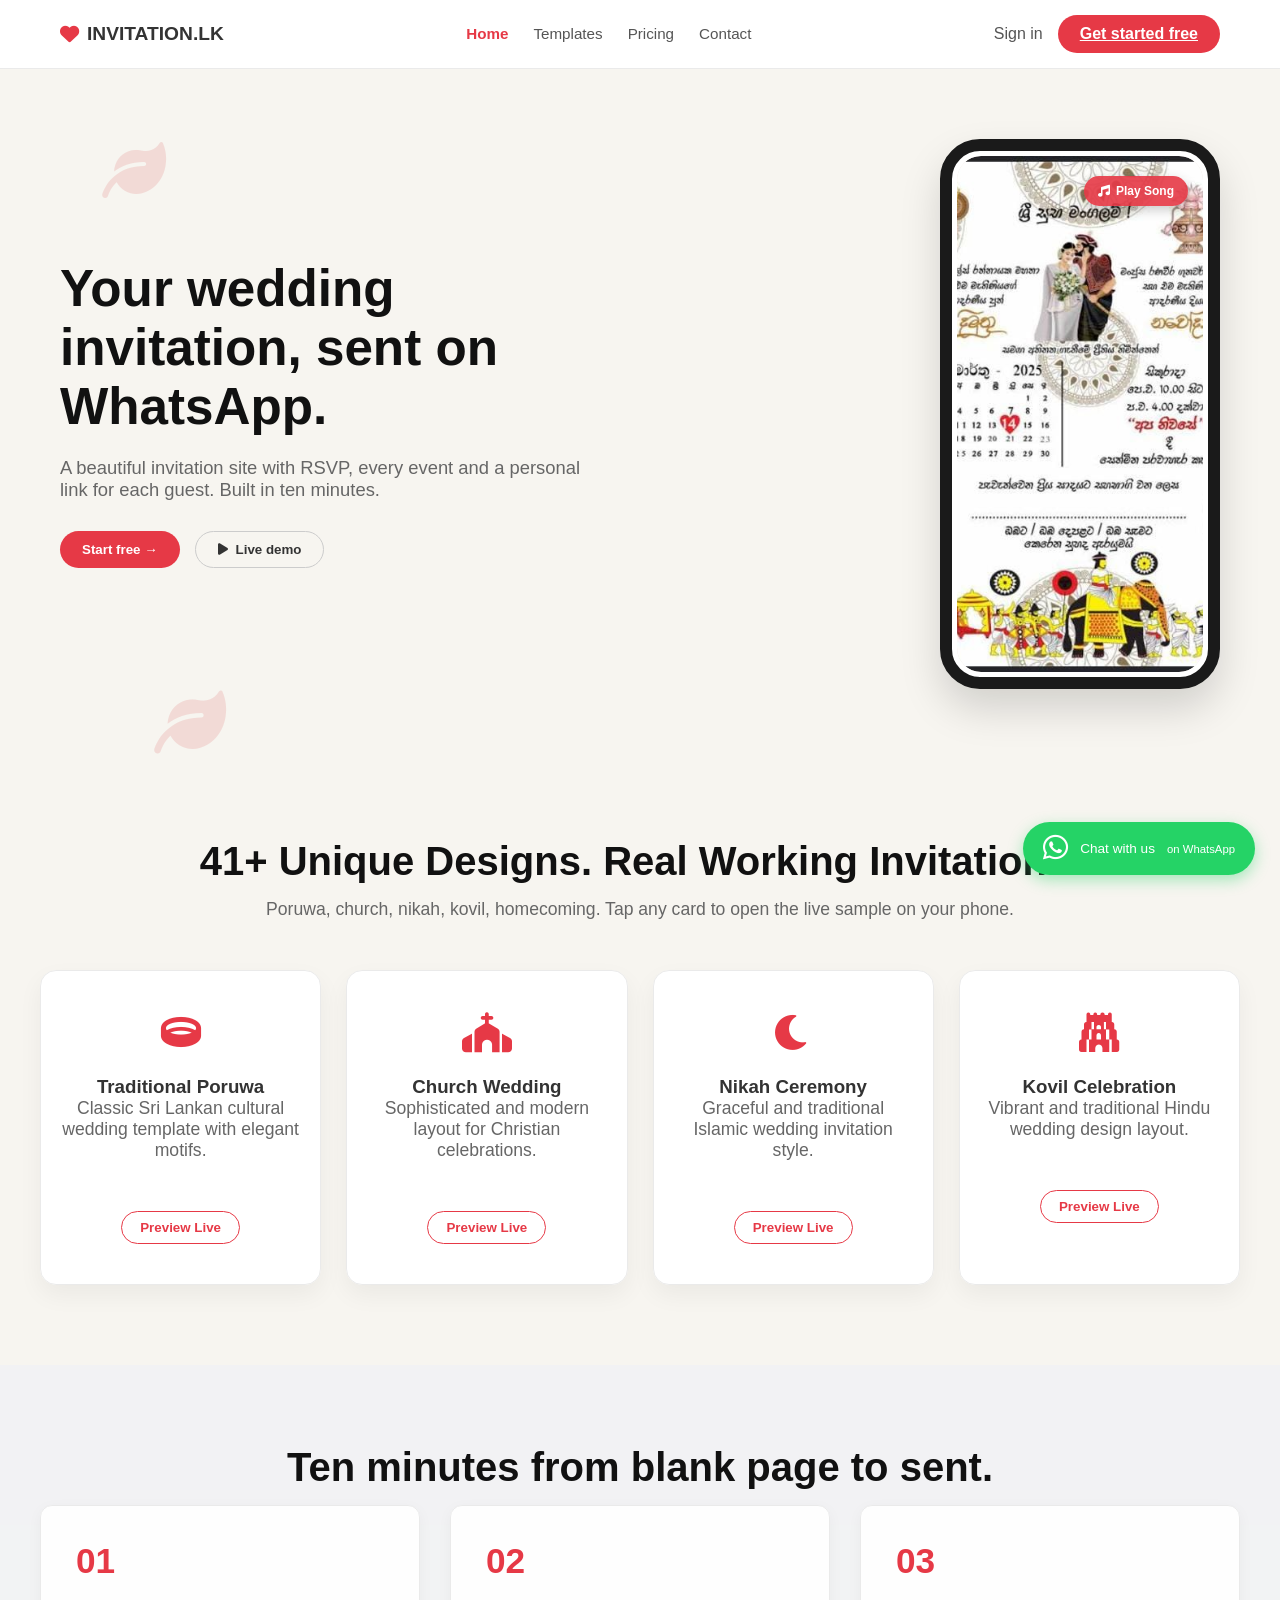
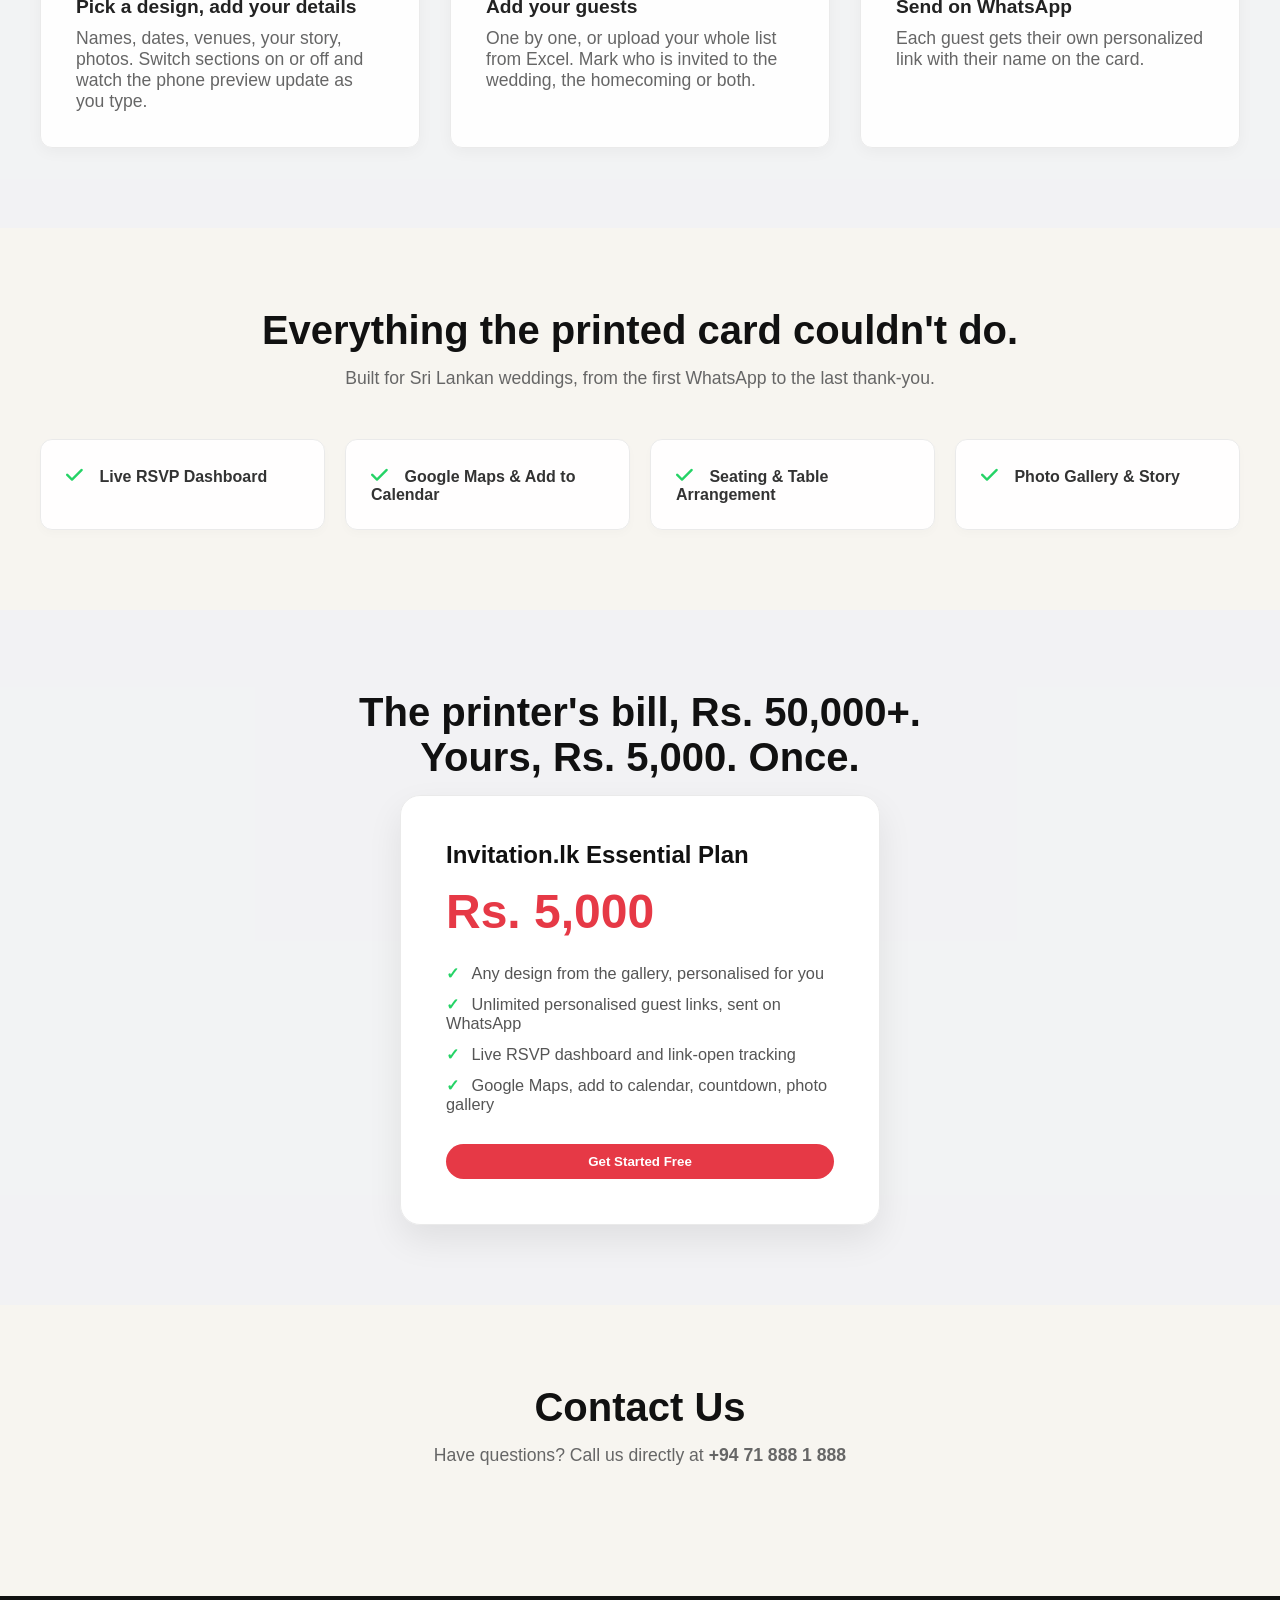
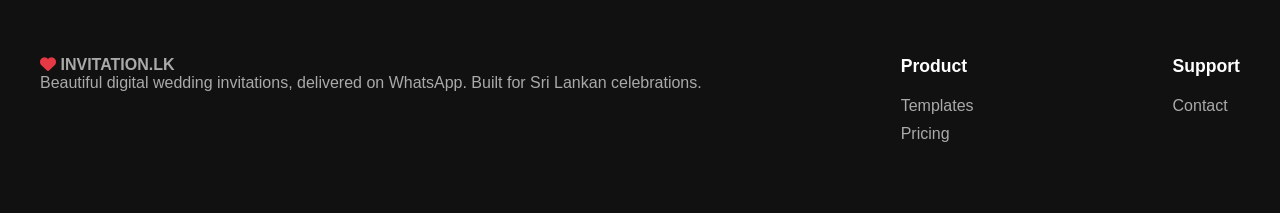
==== commit 0e6fa8d1: "Add files via upload" ====
--- a/index.html
+++ b/index.html
@@ -25,11 +25,10 @@
             </div>
             <nav>
                 <ul>
-                    <li><a href="#templates">Templates</a></li>
-                    <li><a href="#how-to-use">How to use</a></li>
-                    <li><a href="#features">Features</a></li>
-                    <li><a href="#pricing">Pricing</a></li>
-                    <li><a href="#contact">Contact</a></li>
+                    <li><a href="index.html" class="active">Home</a></li>
+                    <li><a href="templates.html">Templates</a></li>
+                    <li><a href="pricing.html">Pricing</a></li>
+                    <li><a href="contact.html">Contact</a></li>
                 </ul>
             </nav>
             <div class="nav-buttons">
@@ -58,7 +57,7 @@
                     </audio>
 
                     <!-- Card Image -->
-                    <img src="card.jpg" alt="Wedding Invitation Card" class="card-img-full">
+                    <img src="card1.jpg" alt="Wedding Invitation Card" class="card-img-full">
 
                     <!-- Music Player Button INSIDE the Phone Screen -->
                     <div class="card-music-player" id="cardMusicBtn" onclick="toggleCardMusic()">
@@ -77,7 +76,7 @@
             <p>Poruwa, church, nikah, kovil, homecoming. Tap any card to open the live sample on your phone.</p>
             
             <div class="templates-grid">
-                <div class="template-card">
+                <div class="template-card" onclick="openCardGallery()">
                     <div class="card-icon"><i class="fa-solid fa-ring"></i></div>
                     <h3>Traditional Poruwa</h3>
                     <p>Classic Sri Lankan cultural wedding template with elegant motifs.</p>
@@ -169,6 +168,30 @@
         </div>
     </section>
 
+    <!-- Cards Popup Modal Gallery -->
+    <div id="cardModal" class="modal-overlay">
+        <div class="modal-content">
+            <span class="close-btn" onclick="closeCardGallery()">&times;</span>
+            <h2>Traditional Poruwa Wedding Cards</h2>
+            <p>Select any card design to apply on your invitation site:</p>
+            
+            <div class="modal-cards-grid">
+                <div class="modal-card-item" onclick="selectCard('card1.jpg')">
+                    <img src="card1.jpg" alt="Card 1">
+                    <p>Design 01</p>
+                </div>
+                <div class="modal-card-item" onclick="selectCard('card2.jpg')">
+                    <img src="card2.jpg" alt="Card 2">
+                    <p>Design 02</p>
+                </div>
+                <div class="modal-card-item" onclick="selectCard('card3.jpg')">
+                    <img src="card3.jpg" alt="Card 3">
+                    <p>Design 03</p>
+                </div>
+            </div>
+        </div>
+    </div>
+   
     <!-- Footer -->
     <footer>
         <div class="container footer-flex">
@@ -179,16 +202,14 @@
             <div>
                 <h4>Product</h4>
                 <ul>
-                    <li><a href="#features">Features</a></li>
-                    <li><a href="#templates">Templates</a></li>
-                    <li><a href="#pricing">Pricing</a></li>
+                    <li><a href="templates.html">Templates</a></li>
+                    <li><a href="pricing.html">Pricing</a></li>
                 </ul>
             </div>
             <div>
                 <h4>Support</h4>
                 <ul>
-                    <li><a href="#how-to-use">How to use</a></li>
-                    <li><a href="#contact">Contact</a></li>
+                    <li><a href="contact.html">Contact</a></li>
                 </ul>
             </div>
         </div>
--- a/style.css
+++ b/style.css
@@ -216,4 +216,77 @@
 }
 
 .whatsapp-float:hover { transform: scale(1.05); }
-.whatsapp-float i { font-size: 1.8rem; }+.whatsapp-float i { font-size: 1.8rem; }
+
+/* Modal Overlay Styling */
+.modal-overlay {
+    display: none;
+    position: fixed;
+    top: 0;
+    left: 0;
+    width: 100%;
+    height: 100%;
+    background: rgba(0, 0, 0, 0.7);
+    z-index: 3000;
+    justify-content: center;
+    align-items: center;
+}
+
+.modal-content {
+    background: white;
+    width: 90%;
+    max-width: 800px;
+    padding: 30px;
+    border-radius: 20px;
+    position: relative;
+    text-align: center;
+    box-shadow: 0 25px 50px rgba(0,0,0,0.3);
+}
+
+.close-btn {
+    position: absolute;
+    top: 15px;
+    right: 20px;
+    font-size: 2rem;
+    cursor: pointer;
+    color: #333;
+}
+
+.modal-cards-grid {
+    display: grid;
+    grid-template-columns: repeat(auto-fit, minmax(180px, 1fr));
+    gap: 20px;
+    margin-top: 25px;
+    max-height: 400px;
+    overflow-y: auto;
+}
+
+.modal-card-item {
+    border: 2px solid #eaeaea;
+    border-radius: 12px;
+    padding: 10px;
+    cursor: pointer;
+    transition: transform 0.3s, border-color 0.3s;
+}
+
+.modal-card-item:hover {
+    transform: translateY(-5px);
+    border-color: #e63946;
+}
+
+.modal-card-item img {
+    width: 100%;
+    height: 220px;
+    object-fit: cover;
+    border-radius: 8px;
+}
+
+.modal-card-item p {
+    margin-top: 10px;
+    font-weight: bold;
+    color: #333;
+}
+nav ul li a.active {
+    color: #e63946;
+    font-weight: bold;
+}
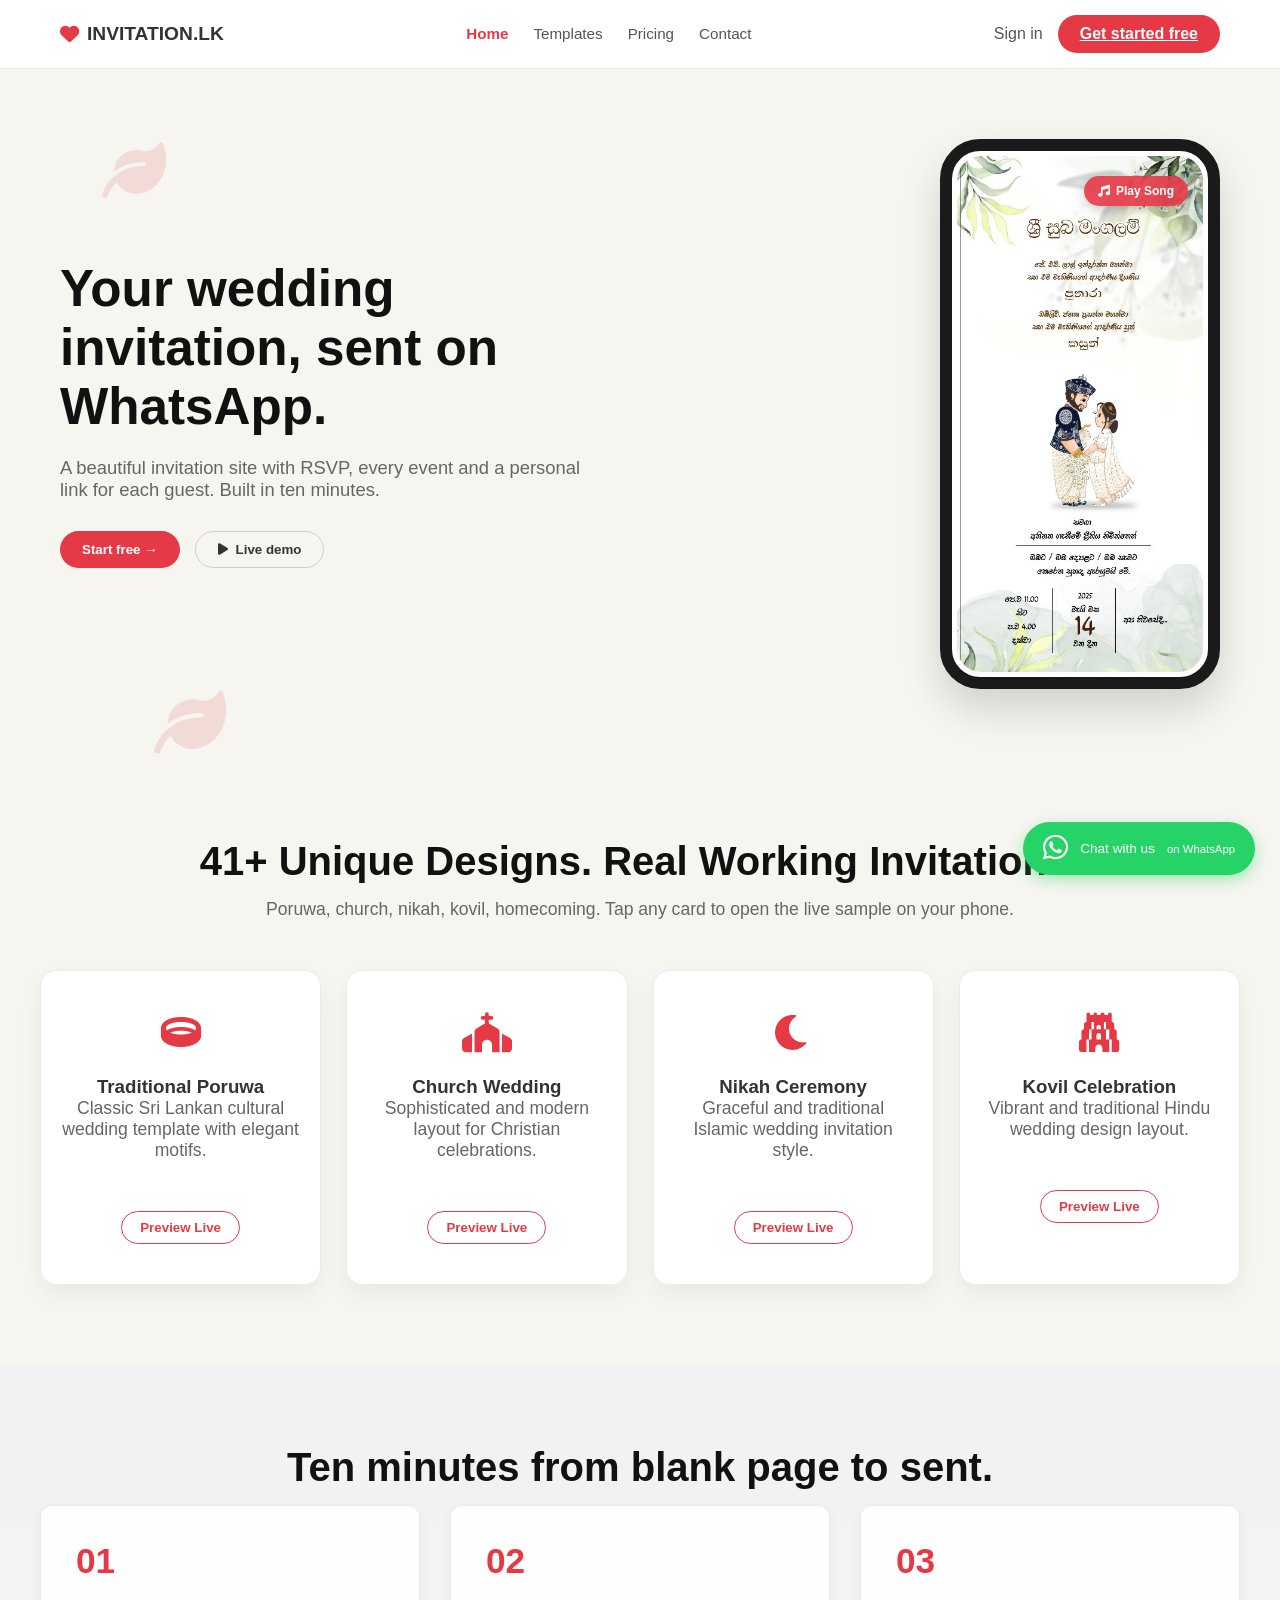
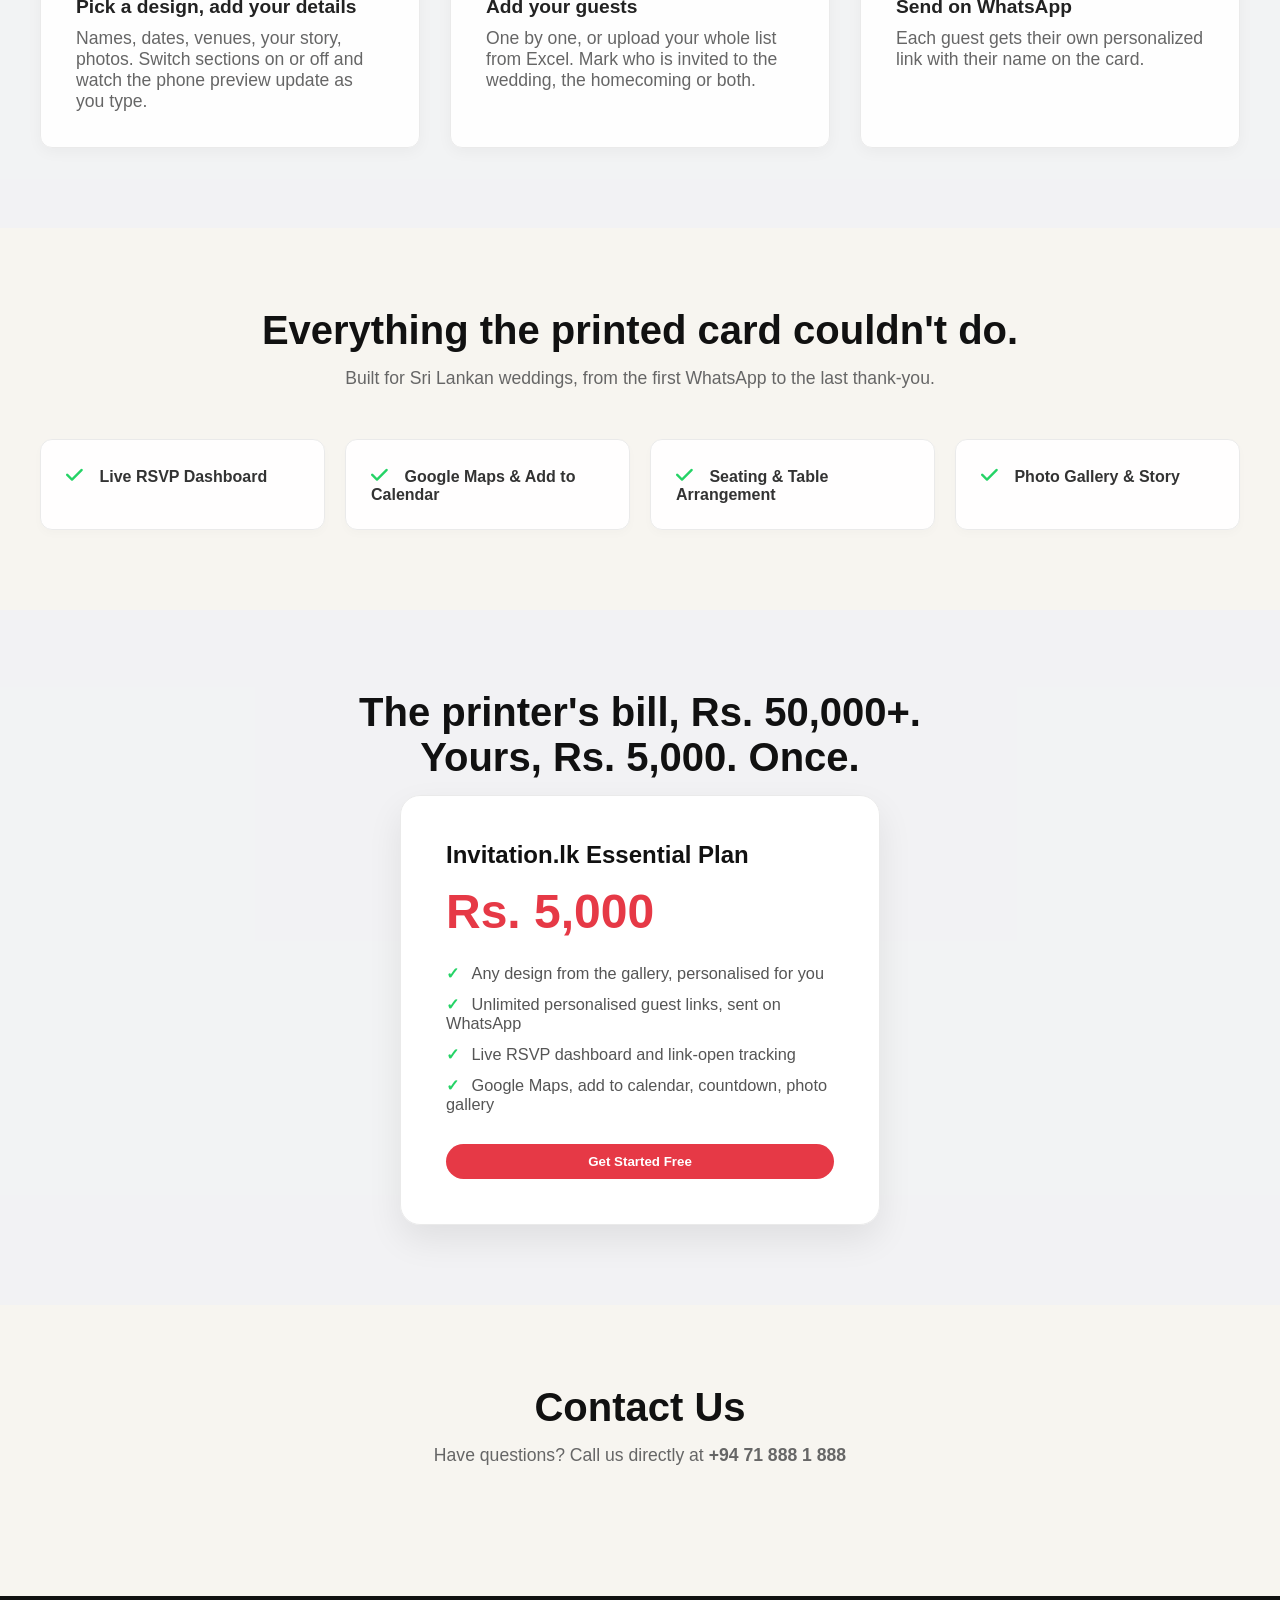
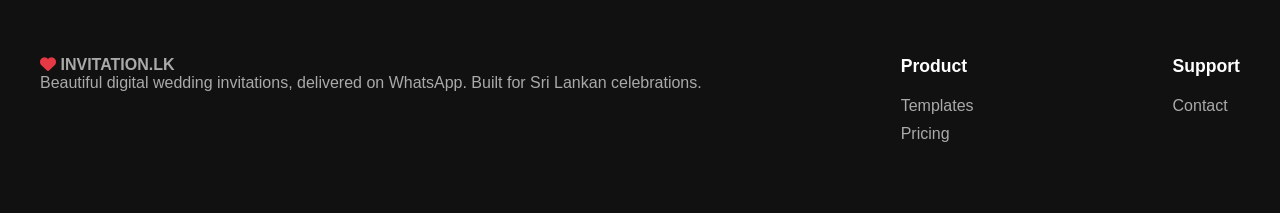
==== commit d811742d: "Add files via upload" ====
--- a/index.html
+++ b/index.html
@@ -57,7 +57,7 @@
                     </audio>
 
                     <!-- Card Image -->
-                    <img src="card1.jpg" alt="Wedding Invitation Card" class="card-img-full">
+                    <img src="card.jpg" alt="Wedding Invitation Card" class="card-img-full">
 
                     <!-- Music Player Button INSIDE the Phone Screen -->
                     <div class="card-music-player" id="cardMusicBtn" onclick="toggleCardMusic()">
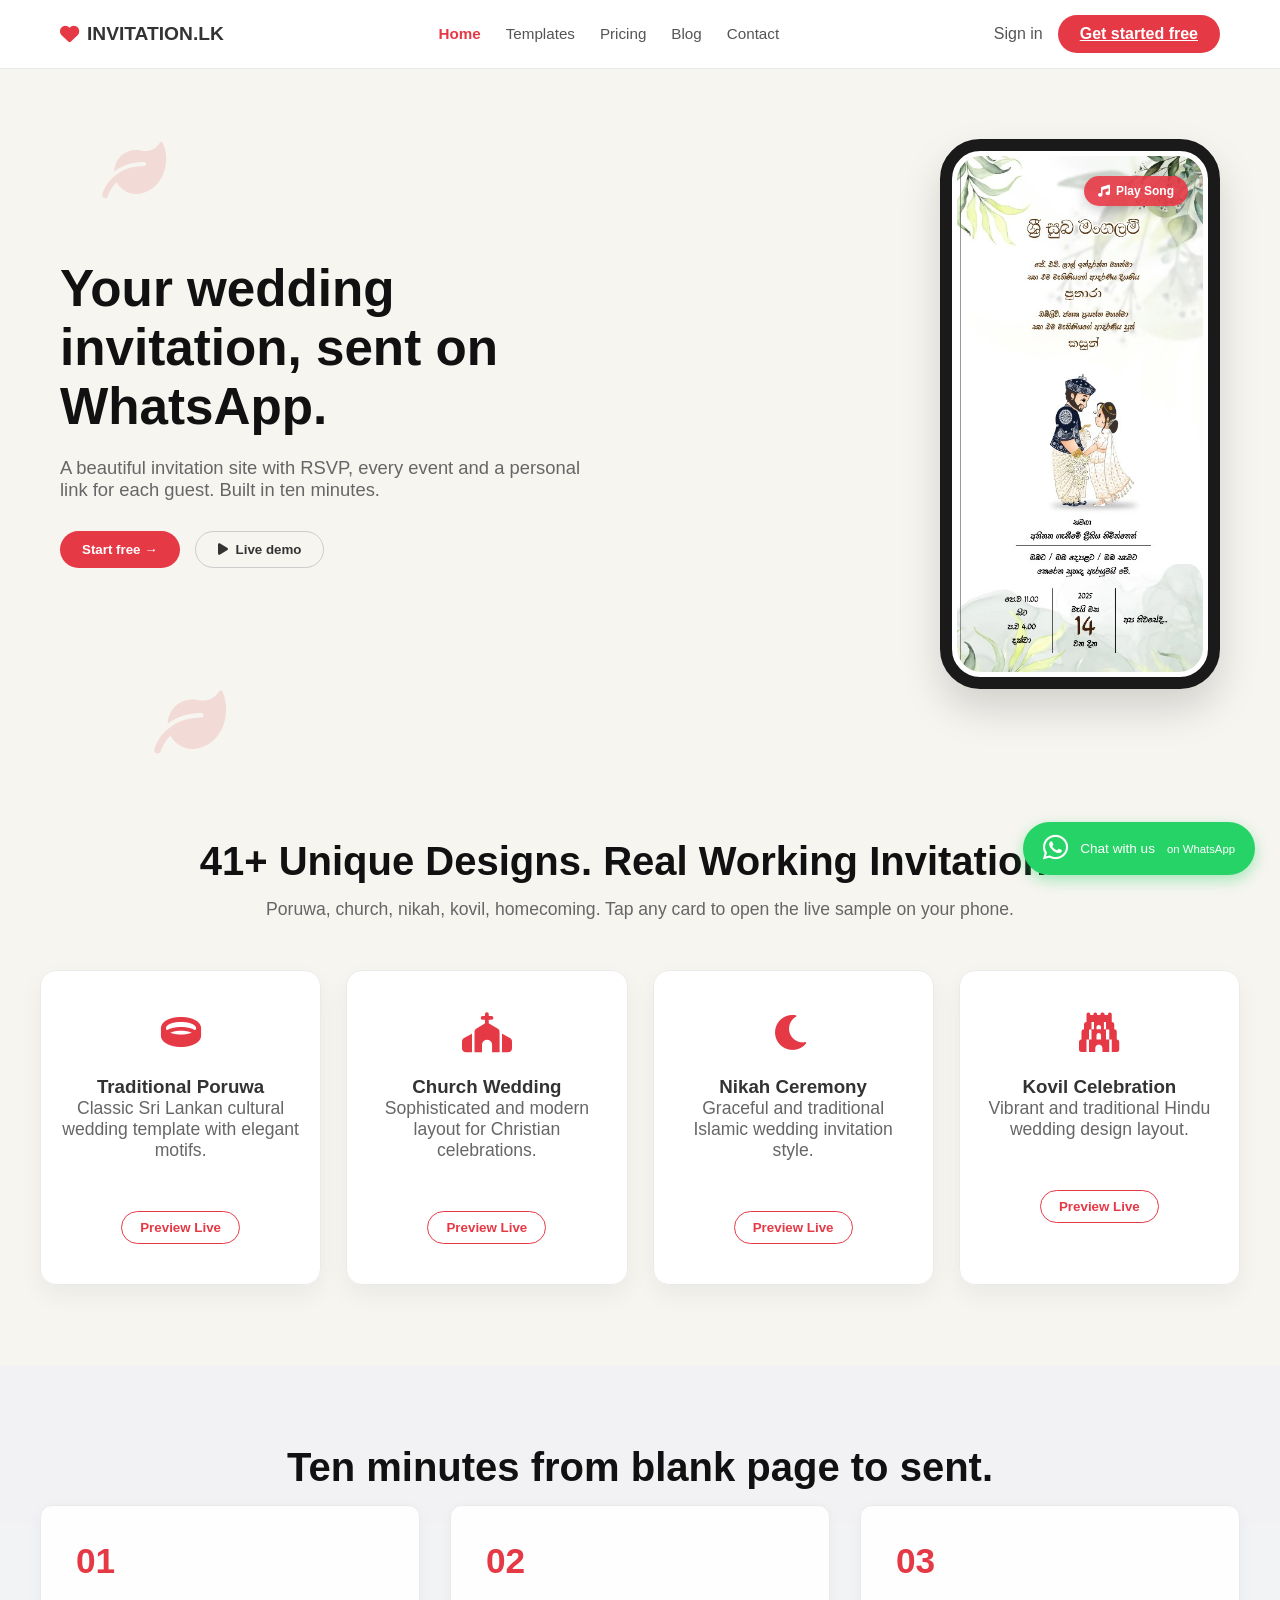
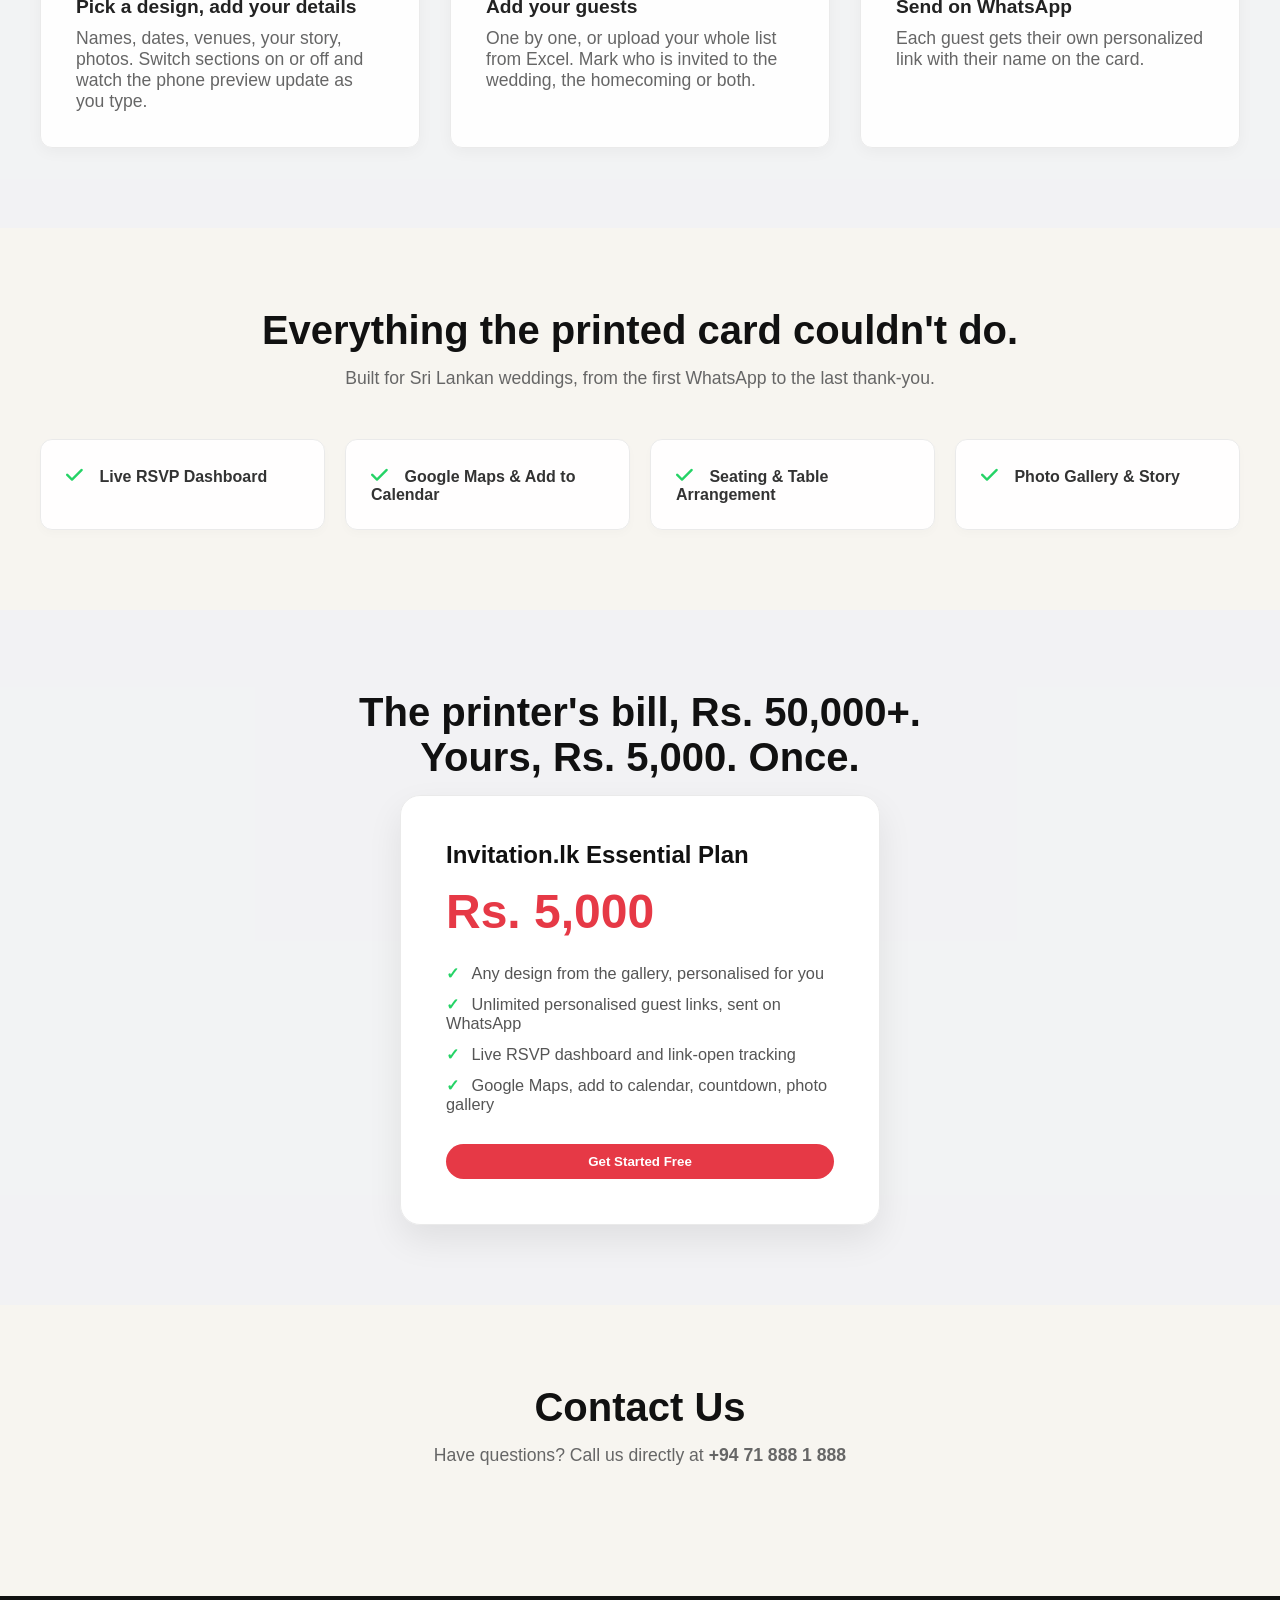
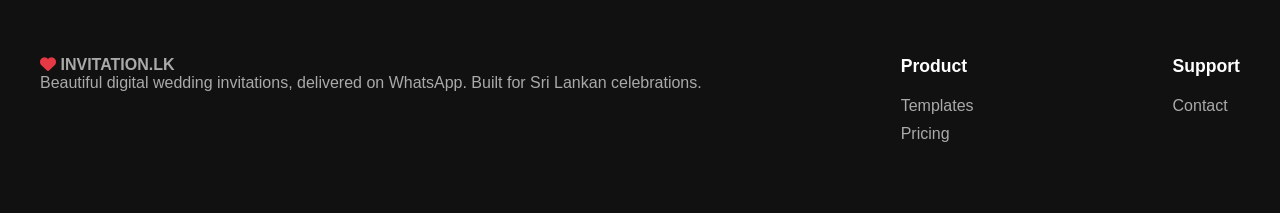
==== commit 975df825: "Add files via upload" ====
--- a/index.html
+++ b/index.html
@@ -28,6 +28,7 @@
                     <li><a href="index.html" class="active">Home</a></li>
                     <li><a href="templates.html">Templates</a></li>
                     <li><a href="pricing.html">Pricing</a></li>
+                    <li><a href="blog.html">Blog</a></li>
                     <li><a href="contact.html">Contact</a></li>
                 </ul>
             </nav>
